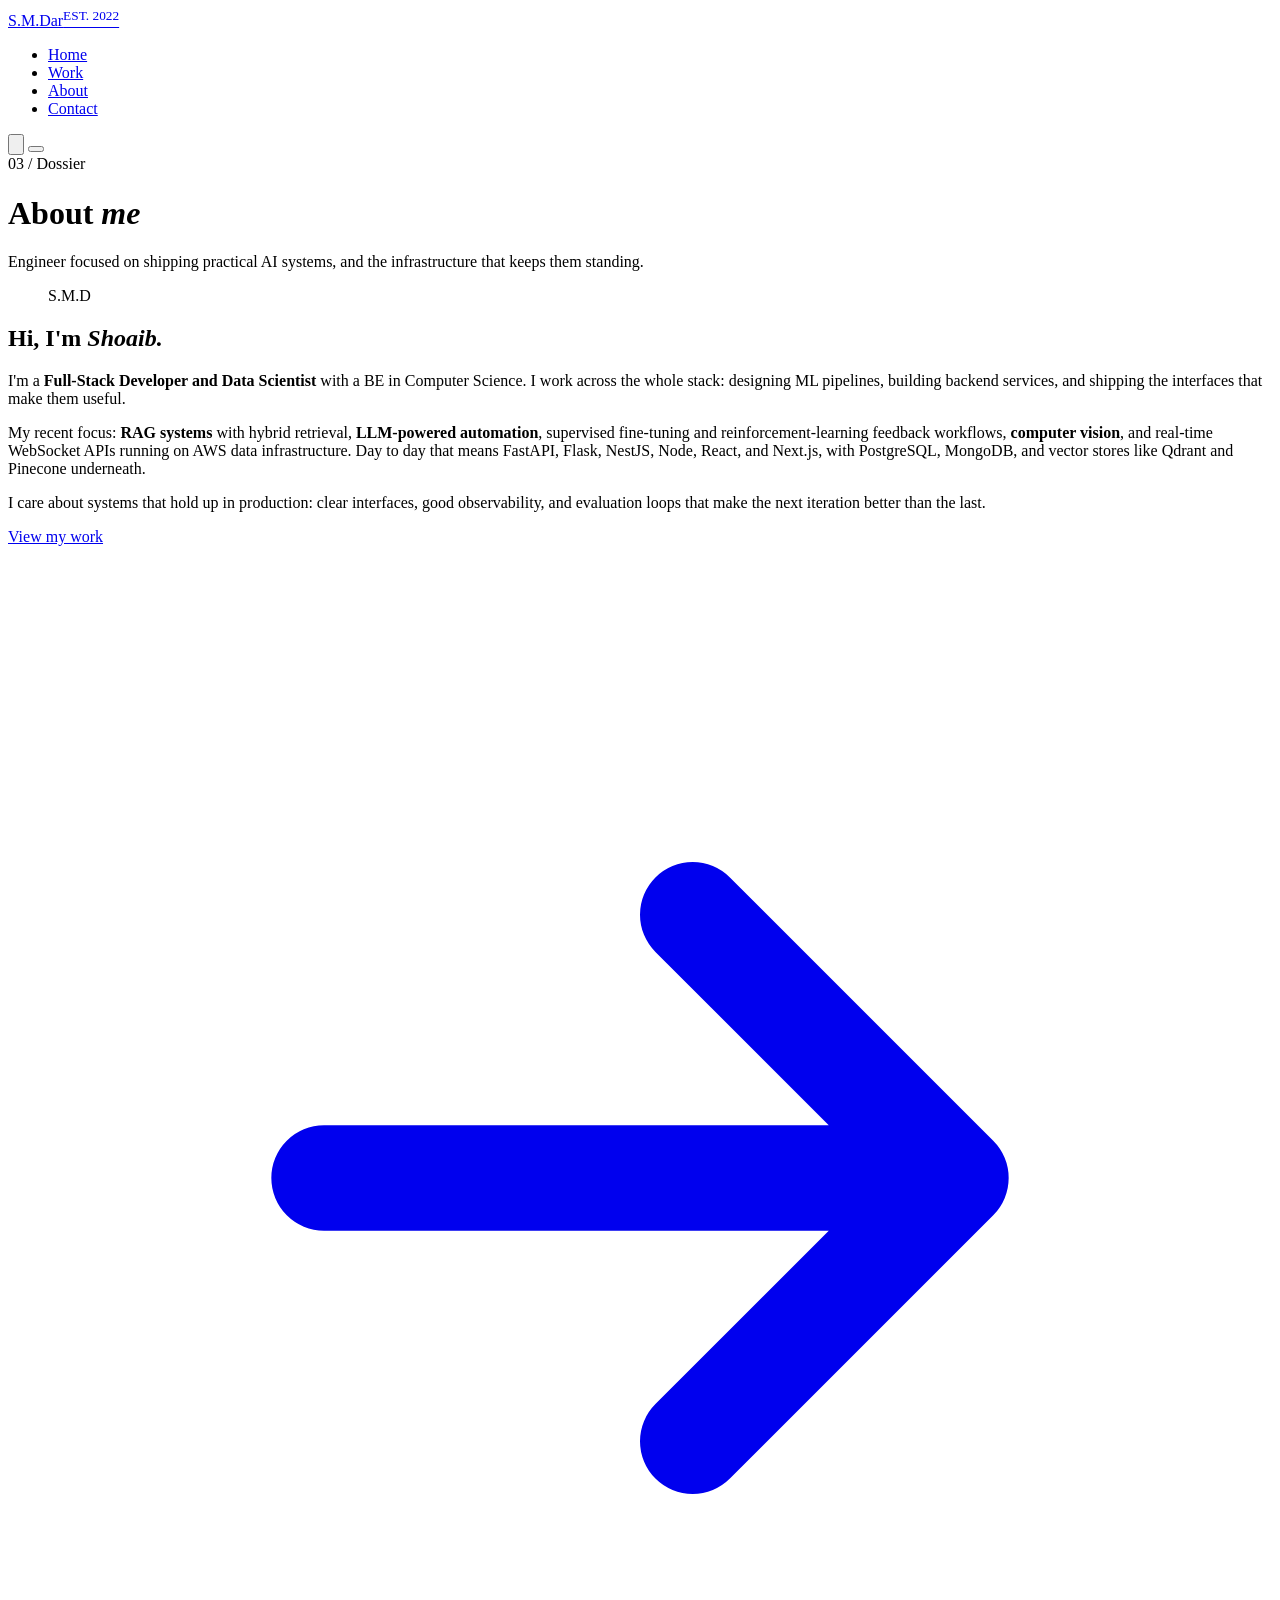
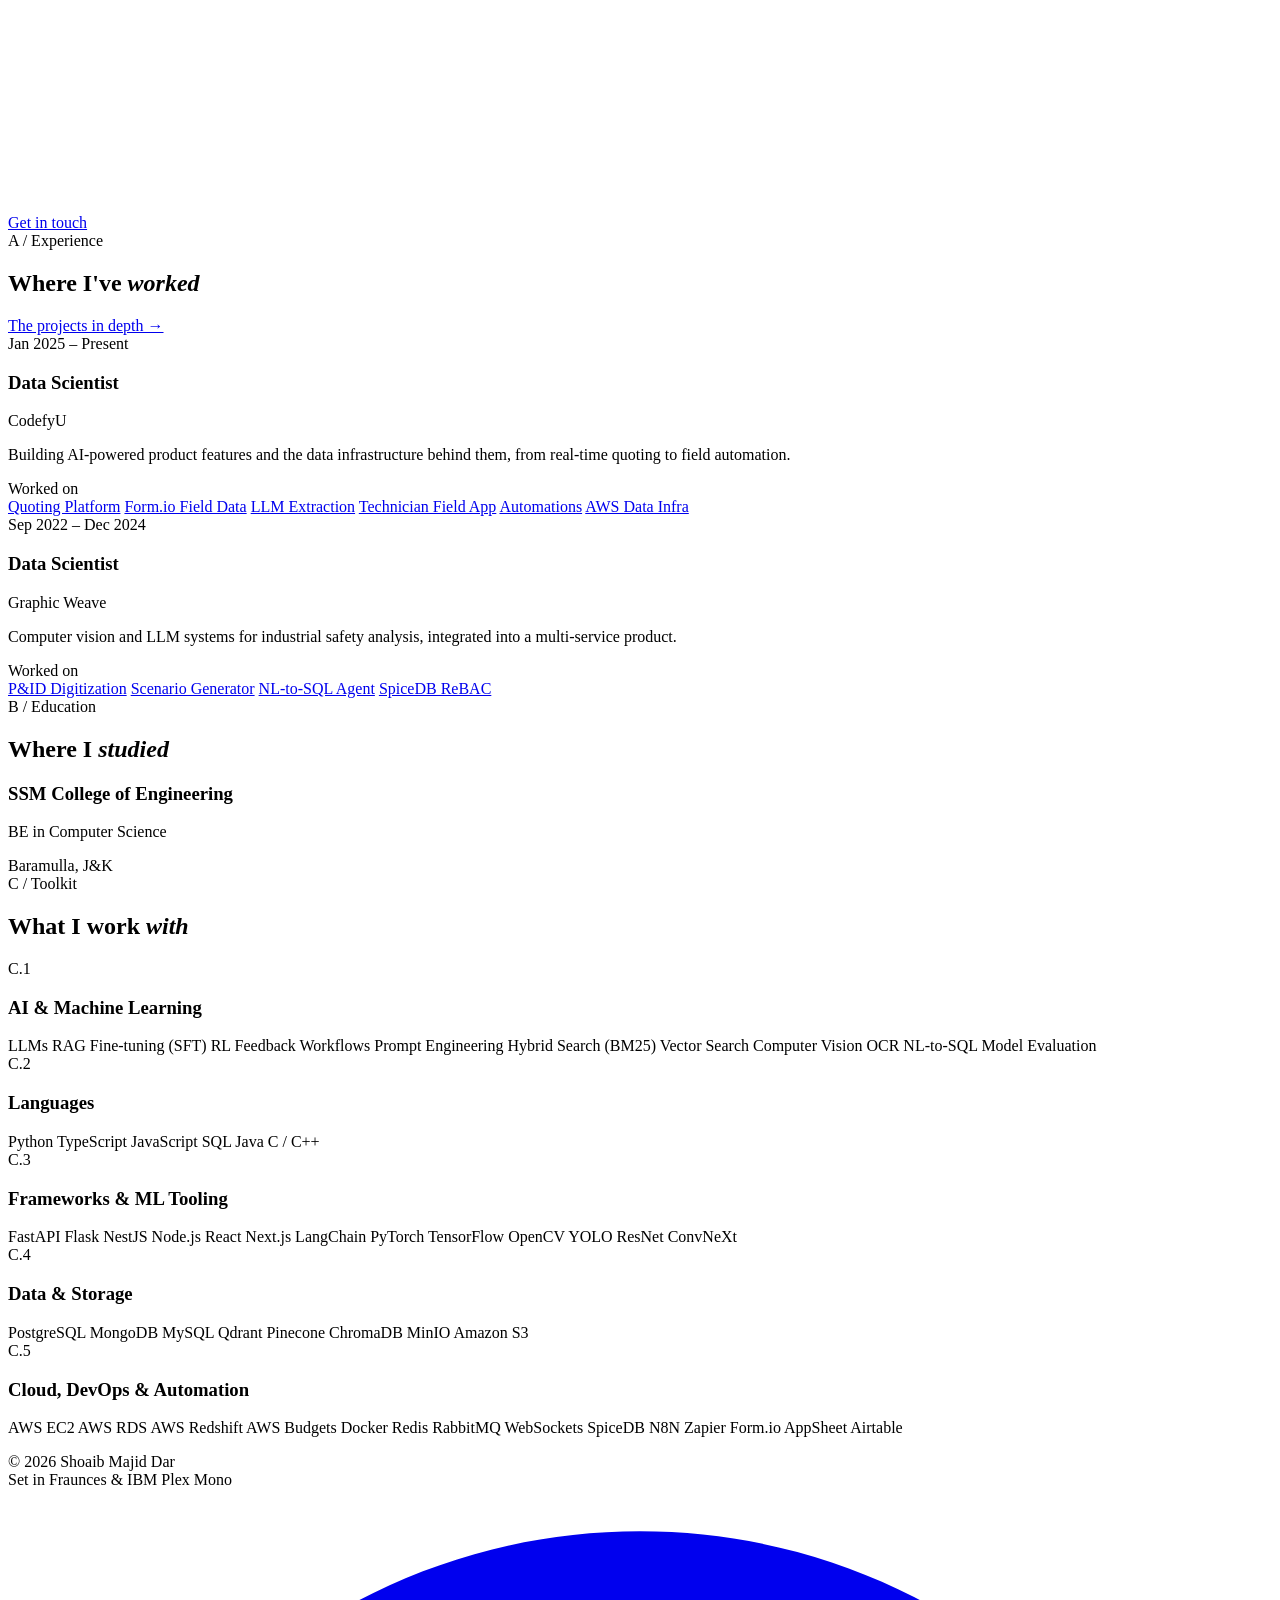
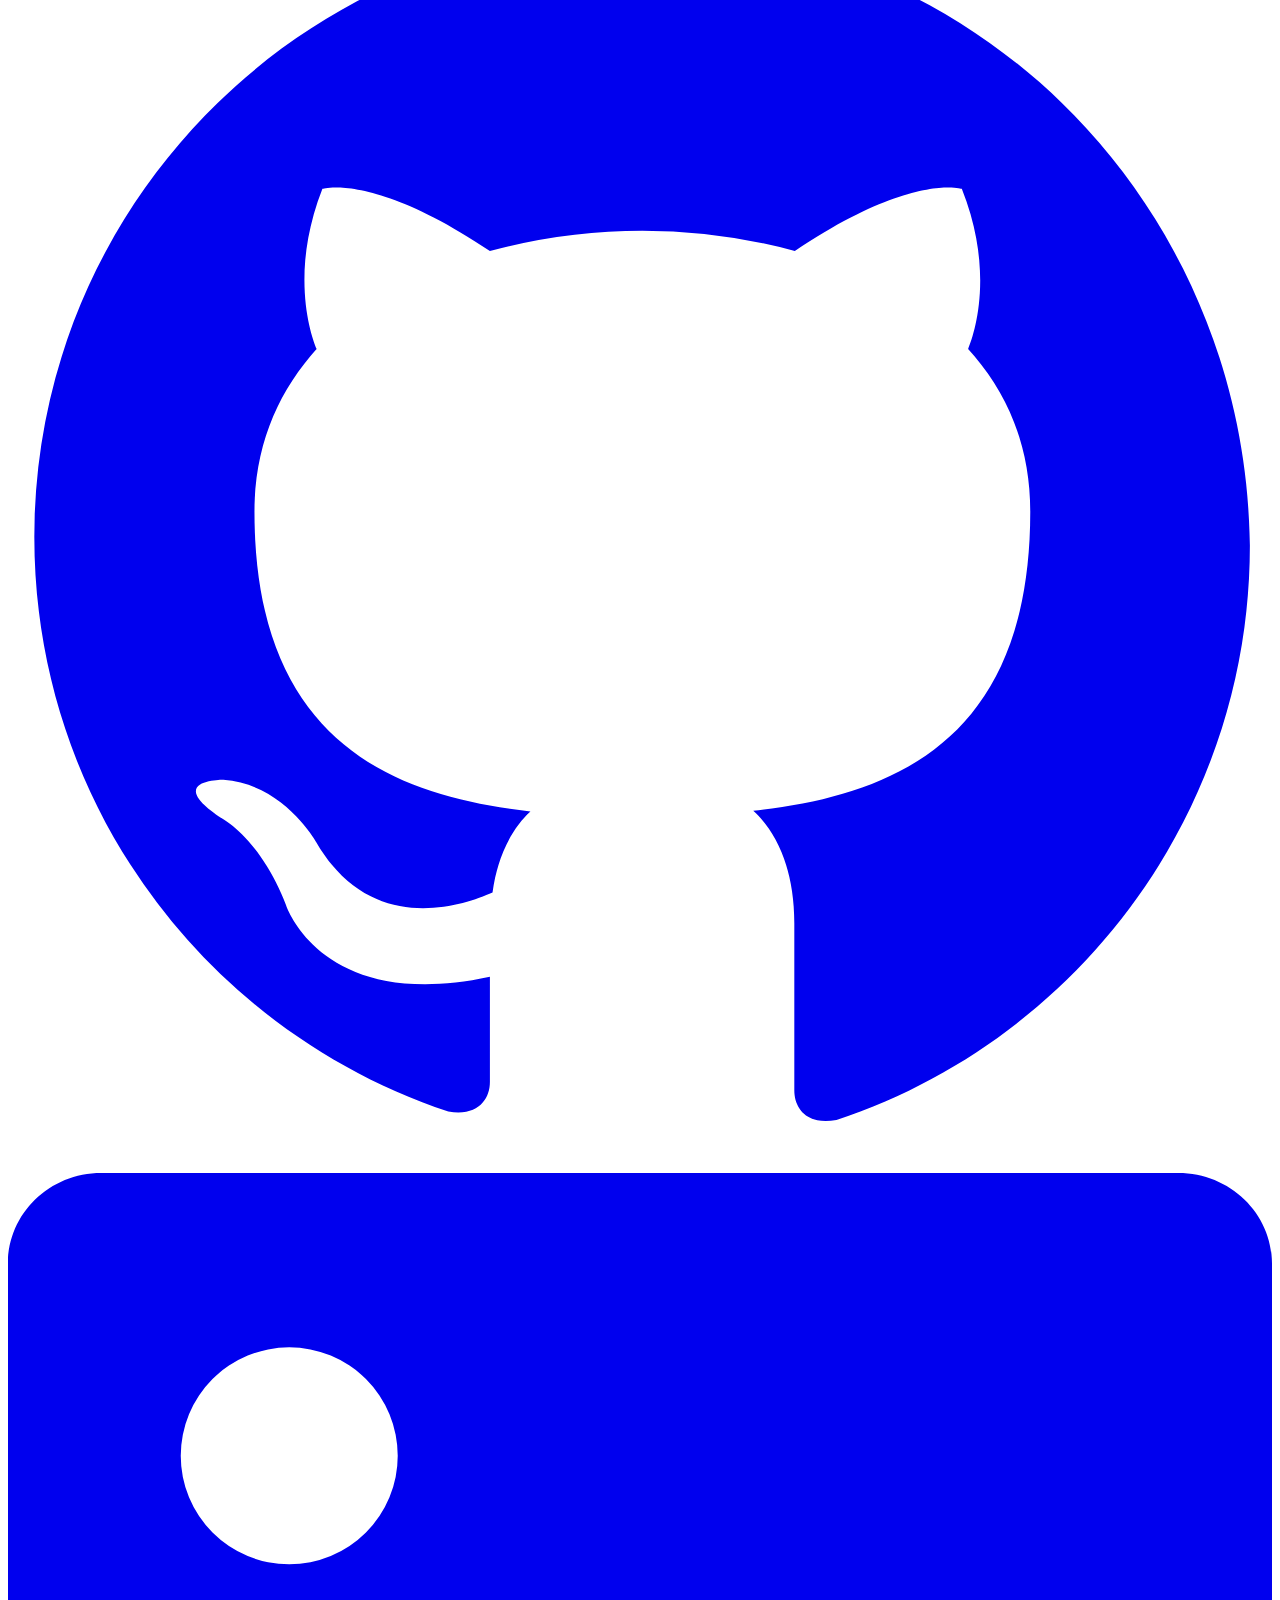
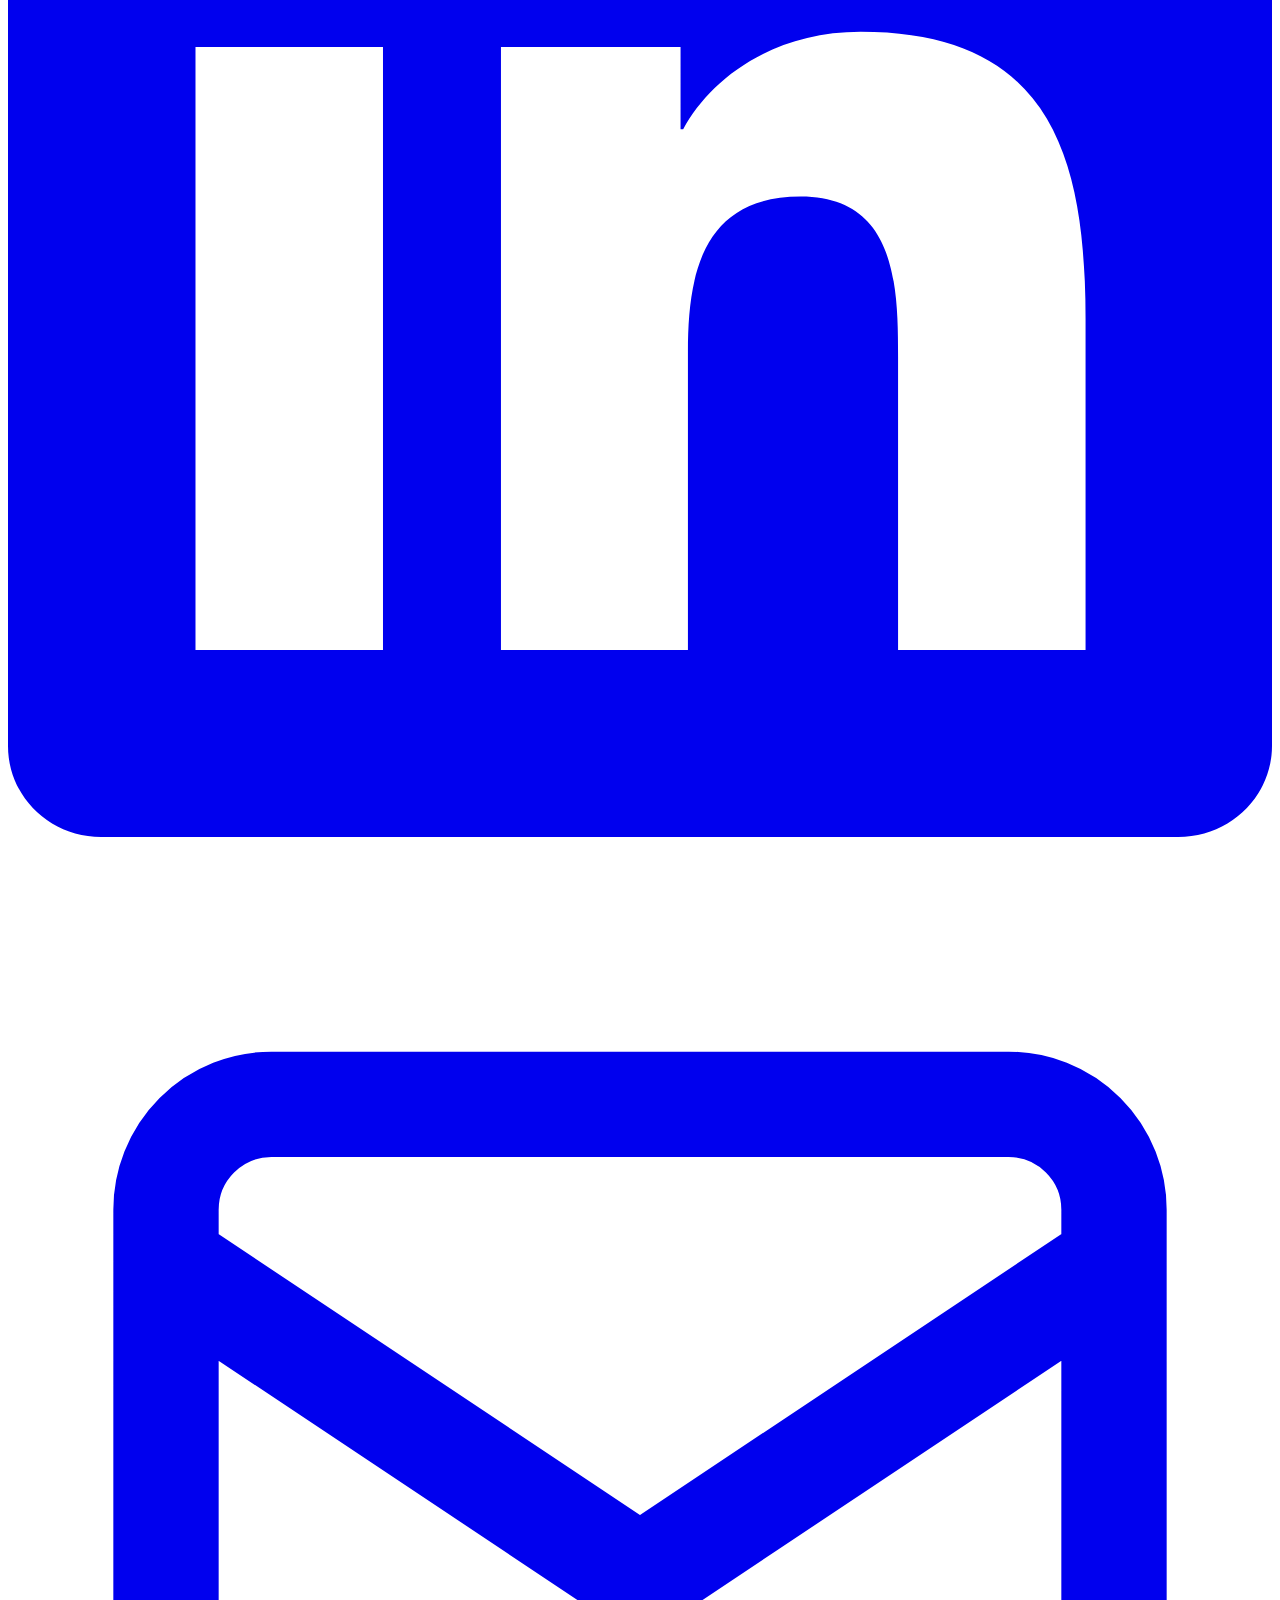
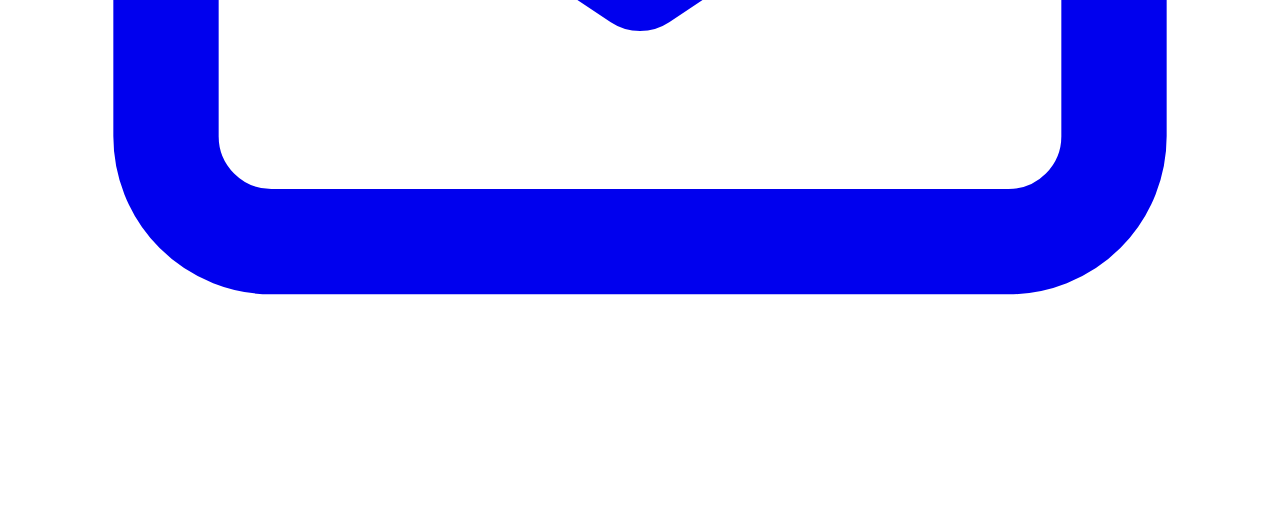
==== about.html @ 49b75c6f "style: remove caption text from about page portrait" ====
<!DOCTYPE html>
<html lang="en">

<head>
    <meta charset="UTF-8">
    <meta name="viewport" content="width=device-width, initial-scale=1.0">
    <meta name="description"
        content="About Shoaib Majid Dar, Data Scientist and Full-Stack Developer. Experience at CodefyU and Graphic Weave, BE in Computer Science.">
    <title>About | Shoaib Majid Dar</title>
    <script>
        (function () {
            try {
                var t = localStorage.getItem('theme') ||
                    (matchMedia('(prefers-color-scheme: dark)').matches ? 'dark' : 'light');
                document.documentElement.setAttribute('data-theme', t);
            } catch (e) { }
        })();
    </script>
    <link rel="preconnect" href="https://fonts.googleapis.com">
    <link rel="preconnect" href="https://fonts.gstatic.com" crossorigin>
    <link
        href="https://fonts.googleapis.com/css2?family=Archivo:wght@400;500;600&family=Fraunces:ital,opsz,wght@0,9..144,400..700;1,9..144,400..700&family=IBM+Plex+Mono:wght@400;500&display=swap"
        rel="stylesheet">
    <link rel="stylesheet" href="css/styles.css">
</head>

<body>
    <!-- Navigation -->
    <nav class="navbar">
        <div class="container">
            <a href="index.html" class="nav-logo">S.M.Dar<sup>EST. 2022</sup></a>

            <ul class="nav-menu" id="navMenu">
                <li><a href="index.html" class="nav-link">Home</a></li>
                <li><a href="portfolio.html" class="nav-link">Work</a></li>
                <li><a href="about.html" class="nav-link active">About</a></li>
                <li><a href="contact.html" class="nav-link">Contact</a></li>
            </ul>

            <div class="nav-actions">
                <button class="theme-toggle" id="themeToggle" aria-label="Toggle theme">
                    <svg class="sun-icon" xmlns="http://www.w3.org/2000/svg" fill="none" viewBox="0 0 24 24"
                        stroke="currentColor">
                        <path stroke-linecap="round" stroke-linejoin="round" stroke-width="2"
                            d="M12 3v1m0 16v1m9-9h-1M4 12H3m15.364 6.364l-.707-.707M6.343 6.343l-.707-.707m12.728 0l-.707.707M6.343 17.657l-.707.707M16 12a4 4 0 11-8 0 4 4 0 018 0z" />
                    </svg>
                    <svg class="moon-icon" style="display:none;" xmlns="http://www.w3.org/2000/svg" fill="none"
                        viewBox="0 0 24 24" stroke="currentColor">
                        <path stroke-linecap="round" stroke-linejoin="round" stroke-width="2"
                            d="M20.354 15.354A9 9 0 018.646 3.646 9.003 9.003 0 0012 21a9.003 9.003 0 008.354-5.646z" />
                    </svg>
                </button>
                <button class="nav-toggle" id="navToggle" aria-label="Toggle menu">
                    <span></span>
                    <span></span>
                    <span></span>
                </button>
            </div>
        </div>
    </nav>

    <!-- Page header -->
    <header class="page-header">
        <div class="container">
            <span class="kicker mono reveal">03 / Dossier</span>
            <h1 class="page-title reveal d1">About <em>me</em></h1>
            <p class="page-subtitle reveal d2">
                Engineer focused on shipping practical AI systems, and the infrastructure
                that keeps them standing.
            </p>
        </div>
    </header>

    <!-- Bio -->
    <section class="section">
        <div class="container">
            <div class="about-grid">
                <figure class="about-portrait reveal" aria-label="Shoaib Majid Dar">
                    <span class="monogram">S.M.D</span>
                    <img src="images/shoaib.jpg" alt="Shoaib Majid Dar" onerror="this.remove()">
                    <figcaption></figcaption>
                </figure>
                <div class="about-bio reveal d1">
                    <h2>Hi, I'm <em>Shoaib.</em></h2>
                    <p>
                        I'm a <strong>Full-Stack Developer and Data Scientist</strong> with a BE in
                        Computer Science. I work across the whole stack: designing ML pipelines,
                        building backend services, and shipping the interfaces that make them useful.
                    </p>
                    <p>
                        My recent focus: <strong>RAG systems</strong> with hybrid retrieval,
                        <strong>LLM-powered automation</strong>, supervised fine-tuning and
                        reinforcement-learning feedback workflows, <strong>computer vision</strong>,
                        and real-time WebSocket APIs running on AWS data infrastructure. Day to day
                        that means FastAPI, Flask, NestJS, Node, React, and Next.js, with PostgreSQL,
                        MongoDB, and vector stores like Qdrant and Pinecone underneath.
                    </p>
                    <p>
                        I care about systems that hold up in production: clear interfaces, good
                        observability, and evaluation loops that make the next iteration better
                        than the last.
                    </p>
                    <div class="about-actions">
                        <a href="portfolio.html" class="btn btn-primary">
                            View my work
                            <svg xmlns="http://www.w3.org/2000/svg" fill="none" viewBox="0 0 24 24"
                                stroke="currentColor">
                                <path stroke-linecap="round" stroke-linejoin="round" stroke-width="2"
                                    d="M13 7l5 5m0 0l-5 5m5-5H6" />
                            </svg>
                        </a>
                        <a href="contact.html" class="btn btn-secondary">Get in touch</a>
                    </div>
                </div>
            </div>
        </div>
    </section>

    <!-- Experience -->
    <section class="section" style="padding-top: 0;">
        <div class="container">
            <div class="section-head reveal">
                <div>
                    <span class="kicker mono">A / Experience</span>
                    <h2>Where I've <em>worked</em></h2>
                </div>
                <a href="portfolio.html" class="section-link">The projects in depth &rarr;</a>
            </div>

            <div class="xp-list">
                <article class="xp-entry reveal">
                    <div class="xp-when">Jan 2025 – Present</div>
                    <div class="xp-role">
                        <h3>Data Scientist</h3>
                        <span class="xp-company">CodefyU</span>
                        <p>
                            Building AI-powered product features and the data infrastructure behind
                            them, from real-time quoting to field automation.
                        </p>
                        <div class="xp-worked">
                            <span class="mono">Worked on</span>
                            <div class="tag-row">
                                <a class="tag" href="project.html?id=quoting-platform">Quoting Platform</a>
                                <a class="tag" href="project.html?id=formio-field-data">Form.io Field Data</a>
                                <a class="tag" href="project.html?id=llm-extraction-pipeline">LLM Extraction</a>
                                <a class="tag" href="project.html?id=technician-field-app">Technician Field App</a>
                                <a class="tag" href="project.html?id=workflow-automations">Automations</a>
                                <a class="tag" href="project.html?id=aws-data-infra">AWS Data Infra</a>
                            </div>
                        </div>
                    </div>
                </article>

                <article class="xp-entry reveal d1">
                    <div class="xp-when">Sep 2022 – Dec 2024</div>
                    <div class="xp-role">
                        <h3>Data Scientist</h3>
                        <span class="xp-company">Graphic Weave</span>
                        <p>
                            Computer vision and LLM systems for industrial safety analysis,
                            integrated into a multi-service product.
                        </p>
                        <div class="xp-worked">
                            <span class="mono">Worked on</span>
                            <div class="tag-row">
                                <a class="tag" href="project.html?id=pid-digitization">P&amp;ID Digitization</a>
                                <a class="tag" href="project.html?id=scenario-generator">Scenario Generator</a>
                                <a class="tag" href="project.html?id=nl-to-sql">NL-to-SQL Agent</a>
                                <a class="tag" href="project.html?id=spicedb-rebac">SpiceDB ReBAC</a>
                            </div>
                        </div>
                    </div>
                </article>
            </div>
        </div>
    </section>

    <!-- Education -->
    <section class="section" style="padding-top: 0;">
        <div class="container">
            <div class="section-head reveal">
                <div>
                    <span class="kicker mono">B / Education</span>
                    <h2>Where I <em>studied</em></h2>
                </div>
            </div>
            <div class="edu-card reveal d1">
                <div>
                    <h3>SSM College of Engineering</h3>
                    <p class="edu-degree">BE in Computer Science</p>
                </div>
                <span class="edu-loc">Baramulla, J&amp;K</span>
            </div>
        </div>
    </section>

    <!-- Skills -->
    <section class="section" style="padding-top: 0;">
        <div class="container">
            <div class="section-head reveal">
                <div>
                    <span class="kicker mono">C / Toolkit</span>
                    <h2>What I work <em>with</em></h2>
                </div>
            </div>

            <div class="skill-group reveal">
                <div class="skill-group-head">
                    <span class="mono">C.1</span>
                    <h3>AI &amp; Machine Learning</h3>
                </div>
                <div class="tag-row">
                    <span class="tag">LLMs</span>
                    <span class="tag">RAG</span>
                    <span class="tag">Fine-tuning (SFT)</span>
                    <span class="tag">RL Feedback Workflows</span>
                    <span class="tag">Prompt Engineering</span>
                    <span class="tag">Hybrid Search (BM25)</span>
                    <span class="tag">Vector Search</span>
                    <span class="tag">Computer Vision</span>
                    <span class="tag">OCR</span>
                    <span class="tag">NL-to-SQL</span>
                    <span class="tag">Model Evaluation</span>
                </div>
            </div>

            <div class="skill-group reveal">
                <div class="skill-group-head">
                    <span class="mono">C.2</span>
                    <h3>Languages</h3>
                </div>
                <div class="tag-row">
                    <span class="tag">Python</span>
                    <span class="tag">TypeScript</span>
                    <span class="tag">JavaScript</span>
                    <span class="tag">SQL</span>
                    <span class="tag">Java</span>
                    <span class="tag">C / C++</span>
                </div>
            </div>

            <div class="skill-group reveal">
                <div class="skill-group-head">
                    <span class="mono">C.3</span>
                    <h3>Frameworks &amp; ML Tooling</h3>
                </div>
                <div class="tag-row">
                    <span class="tag">FastAPI</span>
                    <span class="tag">Flask</span>
                    <span class="tag">NestJS</span>
                    <span class="tag">Node.js</span>
                    <span class="tag">React</span>
                    <span class="tag">Next.js</span>
                    <span class="tag">LangChain</span>
                    <span class="tag">PyTorch</span>
                    <span class="tag">TensorFlow</span>
                    <span class="tag">OpenCV</span>
                    <span class="tag">YOLO</span>
                    <span class="tag">ResNet</span>
                    <span class="tag">ConvNeXt</span>
                </div>
            </div>

            <div class="skill-group reveal">
                <div class="skill-group-head">
                    <span class="mono">C.4</span>
                    <h3>Data &amp; Storage</h3>
                </div>
                <div class="tag-row">
                    <span class="tag">PostgreSQL</span>
                    <span class="tag">MongoDB</span>
                    <span class="tag">MySQL</span>
                    <span class="tag">Qdrant</span>
                    <span class="tag">Pinecone</span>
                    <span class="tag">ChromaDB</span>
                    <span class="tag">MinIO</span>
                    <span class="tag">Amazon S3</span>
                </div>
            </div>

            <div class="skill-group reveal">
                <div class="skill-group-head">
                    <span class="mono">C.5</span>
                    <h3>Cloud, DevOps &amp; Automation</h3>
                </div>
                <div class="tag-row">
                    <span class="tag">AWS EC2</span>
                    <span class="tag">AWS RDS</span>
                    <span class="tag">AWS Redshift</span>
                    <span class="tag">AWS Budgets</span>
                    <span class="tag">Docker</span>
                    <span class="tag">Redis</span>
                    <span class="tag">RabbitMQ</span>
                    <span class="tag">WebSockets</span>
                    <span class="tag">SpiceDB</span>
                    <span class="tag">N8N</span>
                    <span class="tag">Zapier</span>
                    <span class="tag">Form.io</span>
                    <span class="tag">AppSheet</span>
                    <span class="tag">Airtable</span>
                </div>
            </div>
        </div>
    </section>

    <!-- Footer -->
    <footer class="footer">
        <div class="container">
            <p class="footer-colophon">© 2026 Shoaib Majid Dar<br>Set in Fraunces &amp; IBM Plex Mono</p>
            <div class="footer-social">
                <a href="https://github.com/ShoaibMajidDar" target="_blank" rel="noopener" class="icon-link"
                    aria-label="GitHub">
                    <svg xmlns="http://www.w3.org/2000/svg" viewBox="0 0 24 24" fill="currentColor">
                        <path
                            d="M12 .5C5.65.5.5 5.65.5 12c0 5.08 3.29 9.39 7.86 10.91.58.1.79-.25.79-.56v-2c-3.2.69-3.87-1.36-3.87-1.36-.52-1.33-1.27-1.68-1.27-1.68-1.04-.71.08-.7.08-.7 1.15.08 1.76 1.18 1.76 1.18 1.02 1.76 2.69 1.25 3.35.96.1-.74.4-1.25.72-1.54-2.55-.29-5.24-1.28-5.24-5.69 0-1.26.45-2.28 1.18-3.09-.12-.29-.51-1.46.11-3.04 0 0 .97-.31 3.18 1.18a11.05 11.05 0 0 1 5.79 0c2.21-1.49 3.17-1.18 3.17-1.18.63 1.58.24 2.75.12 3.04.74.81 1.18 1.83 1.18 3.09 0 4.42-2.69 5.39-5.26 5.68.41.36.78 1.06.78 2.14v3.17c0 .31.21.67.8.56 4.57-1.52 7.85-5.83 7.85-10.91C23.5 5.65 18.35.5 12 .5Z" />
                    </svg>
                </a>
                <a href="https://www.linkedin.com/in/shoaib-dar-37178b1ab/" target="_blank" rel="noopener"
                    class="icon-link" aria-label="LinkedIn">
                    <svg xmlns="http://www.w3.org/2000/svg" viewBox="0 0 24 24" fill="currentColor">
                        <path
                            d="M20.45 20.45h-3.55v-5.57c0-1.33-.03-3.04-1.85-3.04-1.85 0-2.14 1.45-2.14 2.94v5.67H9.36V9h3.41v1.56h.05c.48-.9 1.64-1.85 3.37-1.85 3.6 0 4.27 2.37 4.27 5.46v6.28ZM5.34 7.43a2.06 2.06 0 1 1 0-4.12 2.06 2.06 0 0 1 0 4.12ZM7.12 20.45H3.56V9h3.56v11.45ZM22.22 0H1.77C.79 0 0 .77 0 1.72v20.55C0 23.23.79 24 1.77 24h20.45c.98 0 1.78-.77 1.78-1.73V1.72C24 .77 23.2 0 22.22 0Z" />
                    </svg>
                </a>
                <a href="mailto:shoaibmajid92@gmail.com" class="icon-link" aria-label="Email">
                    <svg xmlns="http://www.w3.org/2000/svg" fill="none" viewBox="0 0 24 24" stroke="currentColor">
                        <path stroke-linecap="round" stroke-linejoin="round" stroke-width="2"
                            d="M3 8l9 6 9-6M5 19h14a2 2 0 002-2V7a2 2 0 00-2-2H5a2 2 0 00-2 2v10a2 2 0 002 2z" />
                    </svg>
                </a>
            </div>
        </div>
    </footer>

    <script src="js/main.js"></script>
</body>

</html>
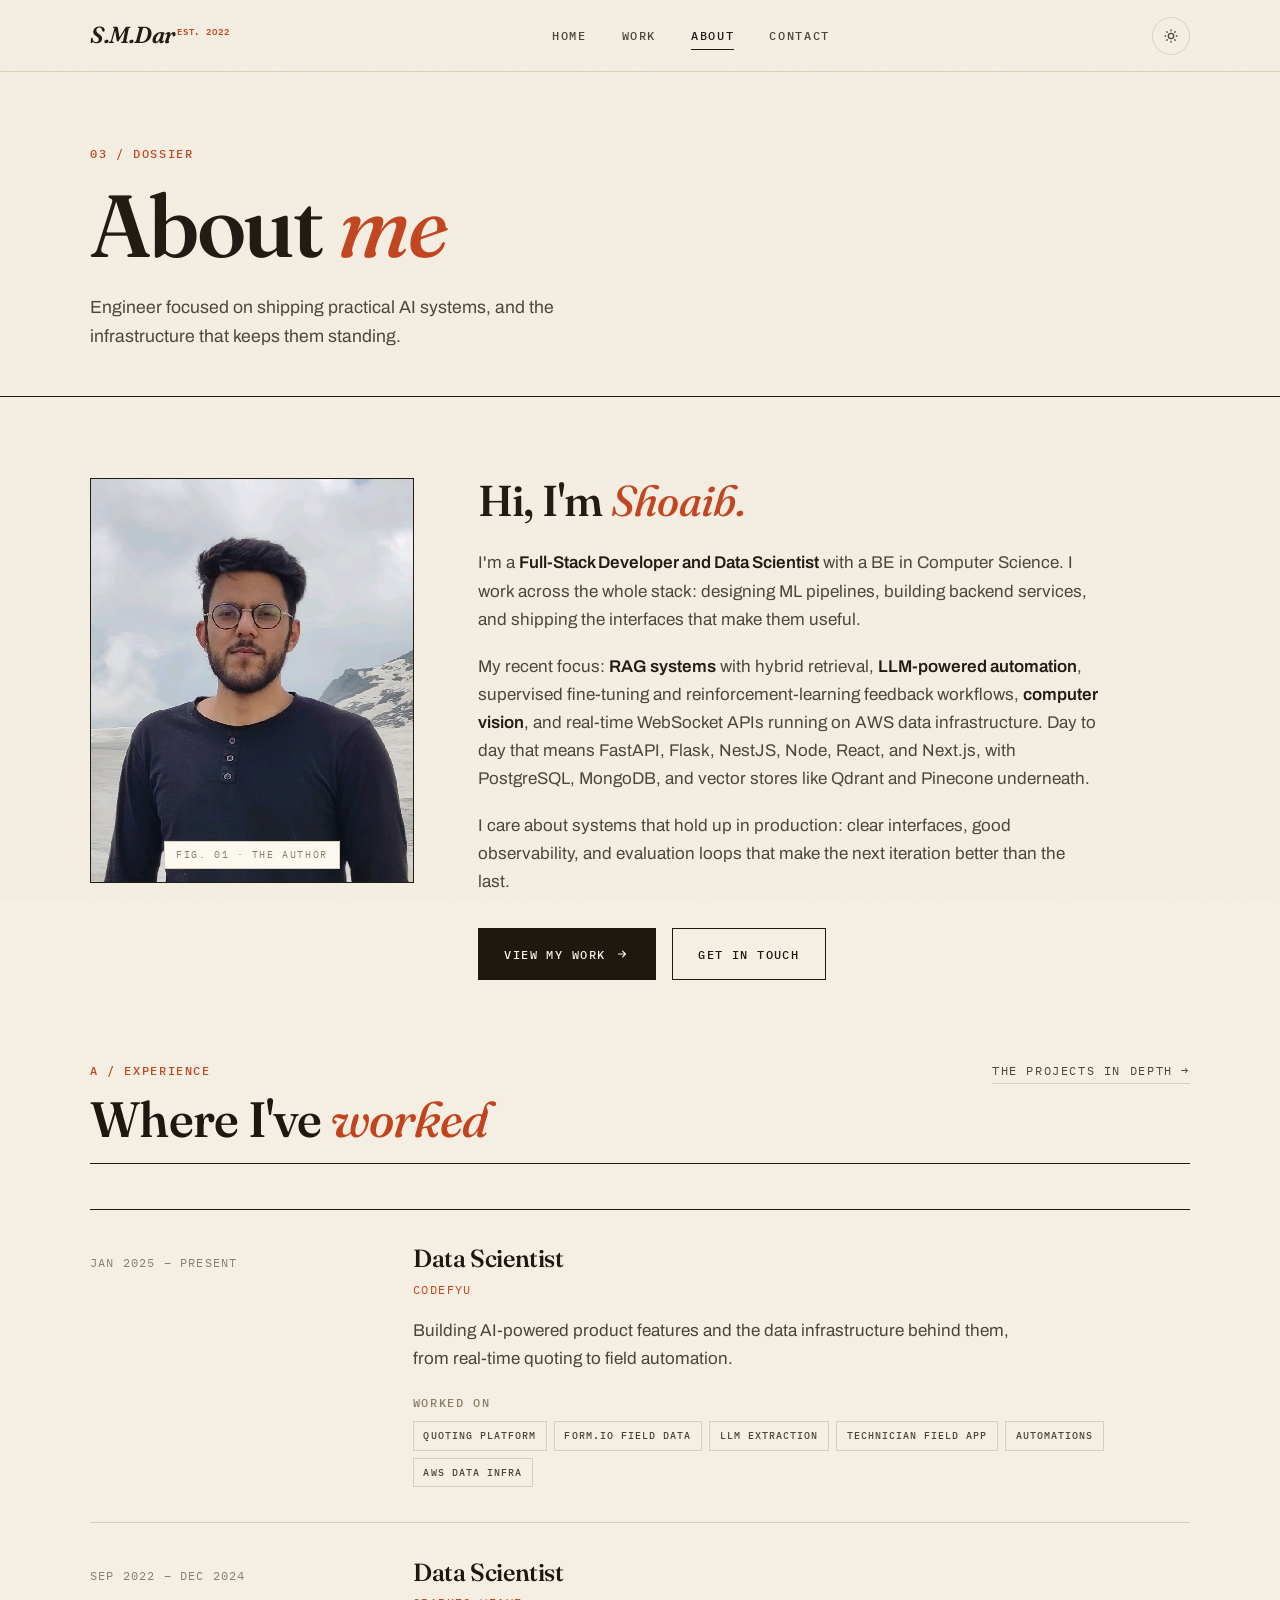
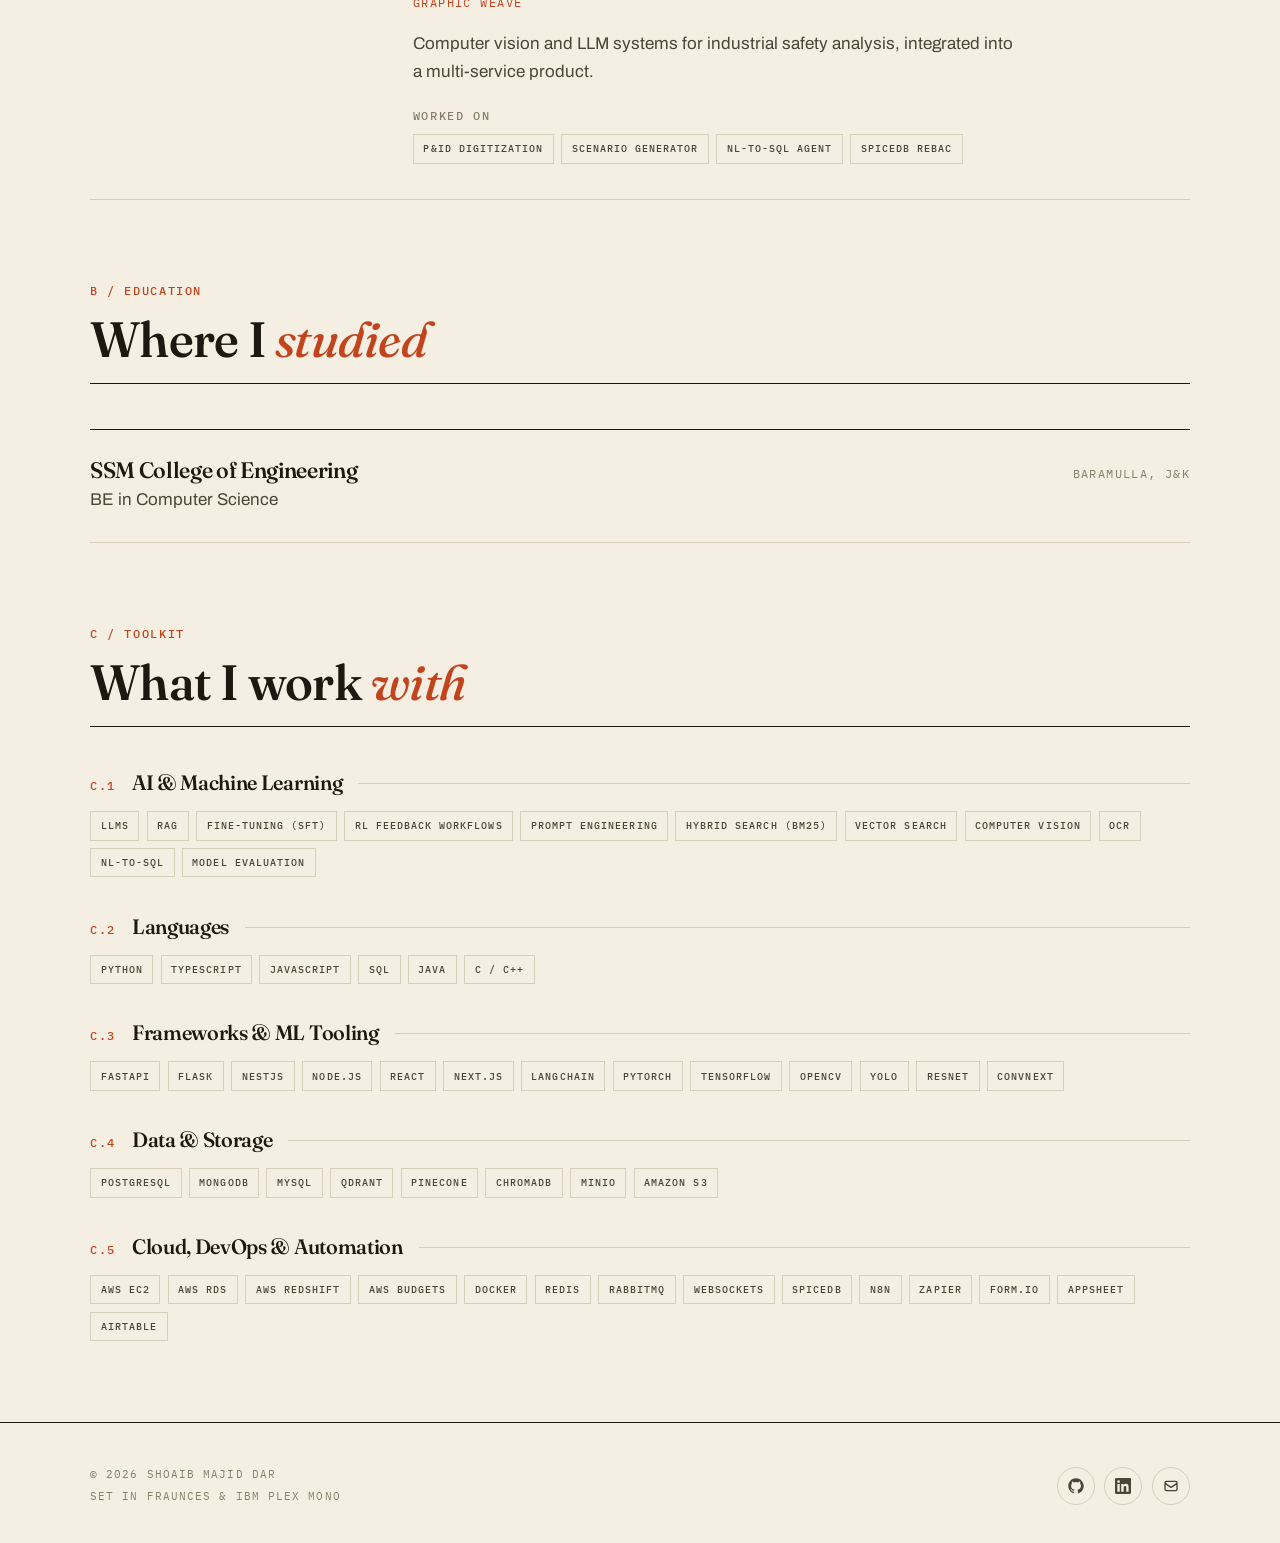
==== commit 1ffd4e2f: "init" ====
--- a/about.html
+++ b/about.html
@@ -78,7 +78,7 @@
                 <figure class="about-portrait reveal" aria-label="Shoaib Majid Dar">
                     <span class="monogram">S.M.D</span>
                     <img src="images/shoaib.jpg" alt="Shoaib Majid Dar" onerror="this.remove()">
-                    <figcaption></figcaption>
+                    <figcaption>Fig. 01 · The author</figcaption>
                 </figure>
                 <div class="about-bio reveal d1">
                     <h2>Hi, I'm <em>Shoaib.</em></h2>
@@ -335,4 +335,4 @@
     <script src="js/main.js"></script>
 </body>
 
-</html>+</html>
--- a/css/styles.css
+++ b/css/styles.css
@@ -0,0 +1,1110 @@
+/* ==========================================================
+   SHOAIB MAJID DAR — Engineering Journal
+   Type: Fraunces (display) · Archivo (body) · IBM Plex Mono (meta)
+   ========================================================== */
+
+/* ---------- Tokens ---------- */
+:root {
+  /* Paper (light) */
+  --paper: #f5efe3;
+  --paper-high: #fdfaf2;
+  --paper-dim: #ece4d2;
+  --ink: #1d1810;
+  --ink-soft: #4c4434;
+  --ink-mute: #8a7f69;
+  --line: #d9cfb8;
+  --line-strong: #1d1810;
+  --accent: #c2441d;
+  --accent-deep: #9c3413;
+  --accent-ink: #fdf6ec;
+  --ok: #3f6f3f;
+  --err: #a33020;
+
+  --font-display: 'Fraunces', 'Iowan Old Style', Georgia, serif;
+  --font-body: 'Archivo', 'Helvetica Neue', sans-serif;
+  --font-mono: 'IBM Plex Mono', ui-monospace, 'SFMono-Regular', monospace;
+
+  --container: 1180px;
+  --pad: clamp(1.25rem, 4vw, 2.5rem);
+  --nav-h: 72px;
+
+  --ease: cubic-bezier(0.22, 1, 0.36, 1);
+  --t-fast: 180ms var(--ease);
+  --t-med: 380ms var(--ease);
+}
+
+[data-theme="dark"] {
+  --paper: #161209;
+  --paper-high: #201a0f;
+  --paper-dim: #110d06;
+  --ink: #efe6d2;
+  --ink-soft: #c0b49a;
+  --ink-mute: #8a7f69;
+  --line: #332b1c;
+  --line-strong: #efe6d2;
+  --accent: #ff6d38;
+  --accent-deep: #ff8b5e;
+  --accent-ink: #1d1006;
+  --ok: #8fbf8f;
+  --err: #ff7a64;
+}
+
+/* ---------- Reset & base ---------- */
+*, *::before, *::after { box-sizing: border-box; margin: 0; padding: 0; }
+
+html {
+  scroll-behavior: smooth;
+  -webkit-text-size-adjust: 100%;
+}
+
+body {
+  font-family: var(--font-body);
+  font-size: 1.0625rem;
+  line-height: 1.65;
+  color: var(--ink);
+  background: var(--paper);
+  min-height: 100vh;
+  transition: background-color var(--t-med), color var(--t-med);
+}
+
+/* Paper grain */
+body::after {
+  content: "";
+  position: fixed;
+  inset: 0;
+  z-index: 2000;
+  pointer-events: none;
+  opacity: 0.055;
+  background-image: url("data:image/svg+xml,%3Csvg xmlns='http://www.w3.org/2000/svg' width='180' height='180'%3E%3Cfilter id='n'%3E%3CfeTurbulence type='fractalNoise' baseFrequency='0.92' numOctaves='2'/%3E%3C/filter%3E%3Crect width='180' height='180' filter='url(%23n)'/%3E%3C/svg%3E");
+}
+
+::selection { background: var(--accent); color: var(--accent-ink); }
+
+img, svg { display: block; max-width: 100%; }
+
+a { color: inherit; text-decoration: none; }
+
+h1, h2, h3 {
+  font-family: var(--font-display);
+  font-weight: 560;
+  line-height: 1.06;
+  letter-spacing: -0.015em;
+  font-variation-settings: "opsz" 60;
+}
+
+h1 em, h2 em, h3 em {
+  font-style: italic;
+  font-weight: 480;
+  color: var(--accent);
+}
+
+.container {
+  max-width: var(--container);
+  margin-inline: auto;
+  padding-inline: var(--pad);
+}
+
+/* Mono metadata utility */
+.mono {
+  font-family: var(--font-mono);
+  font-size: 0.72rem;
+  font-weight: 500;
+  letter-spacing: 0.14em;
+  text-transform: uppercase;
+}
+
+/* ---------- Reveal animations ---------- */
+.reveal {
+  opacity: 0;
+  transform: translateY(26px);
+  transition: opacity 0.7s var(--ease), transform 0.7s var(--ease);
+}
+.reveal.is-visible { opacity: 1; transform: none; }
+.reveal.d1 { transition-delay: 90ms; }
+.reveal.d2 { transition-delay: 180ms; }
+.reveal.d3 { transition-delay: 270ms; }
+.reveal.d4 { transition-delay: 360ms; }
+
+@media (prefers-reduced-motion: reduce) {
+  .reveal { opacity: 1; transform: none; transition: none; }
+  html { scroll-behavior: auto; }
+}
+
+/* ---------- Navbar ---------- */
+.navbar {
+  position: sticky;
+  top: 0;
+  z-index: 100;
+  height: var(--nav-h);
+  background: color-mix(in srgb, var(--paper) 88%, transparent);
+  backdrop-filter: blur(10px);
+  -webkit-backdrop-filter: blur(10px);
+  border-bottom: 1px solid var(--line);
+  transition: border-color var(--t-med), background-color var(--t-med);
+}
+
+.navbar.scrolled { border-bottom-color: var(--line-strong); }
+
+.navbar .container {
+  height: 100%;
+  display: flex;
+  align-items: center;
+  justify-content: space-between;
+  gap: 1.5rem;
+}
+
+.nav-logo {
+  font-family: var(--font-display);
+  font-style: italic;
+  font-size: 1.45rem;
+  font-weight: 600;
+  letter-spacing: -0.02em;
+}
+.nav-logo sup {
+  font-family: var(--font-mono);
+  font-style: normal;
+  font-size: 0.55rem;
+  color: var(--accent);
+  letter-spacing: 0.1em;
+  margin-left: 2px;
+}
+
+.nav-menu {
+  display: flex;
+  align-items: center;
+  gap: 2.2rem;
+  list-style: none;
+}
+
+.nav-link {
+  font-family: var(--font-mono);
+  font-size: 0.72rem;
+  font-weight: 500;
+  letter-spacing: 0.14em;
+  text-transform: uppercase;
+  color: var(--ink-soft);
+  padding: 0.4rem 0;
+  position: relative;
+  transition: color var(--t-fast);
+}
+.nav-link::after {
+  content: "";
+  position: absolute;
+  left: 0; bottom: 0;
+  width: 100%;
+  height: 1px;
+  background: var(--ink);
+  transform: scaleX(0);
+  transform-origin: right;
+  transition: transform var(--t-med);
+}
+.nav-link:hover { color: var(--ink); }
+.nav-link:hover::after { transform: scaleX(1); transform-origin: left; }
+.nav-link.active { color: var(--ink); }
+.nav-link.active::after { transform: scaleX(1); }
+
+.nav-actions { display: flex; align-items: center; gap: 0.75rem; }
+
+.theme-toggle {
+  width: 38px;
+  height: 38px;
+  display: grid;
+  place-items: center;
+  background: transparent;
+  border: 1px solid var(--line);
+  border-radius: 50%;
+  color: var(--ink-soft);
+  cursor: pointer;
+  transition: border-color var(--t-fast), color var(--t-fast), transform var(--t-fast);
+}
+.theme-toggle:hover { border-color: var(--ink); color: var(--ink); transform: rotate(15deg); }
+.theme-toggle svg { width: 16px; height: 16px; }
+
+.nav-toggle {
+  display: none;
+  flex-direction: column;
+  justify-content: center;
+  gap: 5px;
+  width: 38px;
+  height: 38px;
+  background: transparent;
+  border: 1px solid var(--line);
+  border-radius: 50%;
+  cursor: pointer;
+  align-items: center;
+}
+.nav-toggle span {
+  display: block;
+  width: 15px;
+  height: 1.5px;
+  background: var(--ink);
+  transition: transform var(--t-fast), opacity var(--t-fast);
+}
+.nav-toggle.active span:nth-child(1) { transform: translateY(6.5px) rotate(45deg); }
+.nav-toggle.active span:nth-child(2) { opacity: 0; }
+.nav-toggle.active span:nth-child(3) { transform: translateY(-6.5px) rotate(-45deg); }
+
+/* ---------- Buttons ---------- */
+.btn {
+  display: inline-flex;
+  align-items: center;
+  gap: 0.6rem;
+  font-family: var(--font-mono);
+  font-size: 0.74rem;
+  font-weight: 500;
+  letter-spacing: 0.12em;
+  text-transform: uppercase;
+  padding: 0.95rem 1.6rem;
+  border: 1px solid var(--line-strong);
+  cursor: pointer;
+  transition: transform var(--t-fast), box-shadow var(--t-fast),
+              background-color var(--t-fast), color var(--t-fast);
+}
+.btn svg { width: 14px; height: 14px; transition: transform var(--t-fast); }
+.btn:hover svg { transform: translateX(4px); }
+
+.btn-primary {
+  background: var(--ink);
+  color: var(--paper);
+}
+.btn-primary:hover {
+  background: var(--accent);
+  border-color: var(--accent);
+  color: var(--accent-ink);
+  transform: translate(-2px, -2px);
+  box-shadow: 4px 4px 0 var(--line-strong);
+}
+
+.btn-secondary {
+  background: transparent;
+  color: var(--ink);
+}
+.btn-secondary:hover {
+  transform: translate(-2px, -2px);
+  box-shadow: 4px 4px 0 var(--accent);
+}
+
+/* ---------- Masthead (home hero) ---------- */
+.masthead {
+  padding-top: clamp(3rem, 8vh, 6rem);
+  border-bottom: 1px solid var(--line-strong);
+}
+
+.masthead-top {
+  display: flex;
+  justify-content: space-between;
+  align-items: baseline;
+  gap: 1rem;
+  padding-bottom: 1.2rem;
+  border-bottom: 1px solid var(--line);
+  color: var(--ink-mute);
+}
+
+.status-pill {
+  display: inline-flex;
+  align-items: center;
+  gap: 0.55rem;
+  color: var(--ink-soft);
+}
+.status-dot {
+  width: 7px; height: 7px;
+  border-radius: 50%;
+  background: var(--ok);
+  animation: pulse 2.2s ease-in-out infinite;
+}
+@keyframes pulse {
+  0%, 100% { box-shadow: 0 0 0 0 color-mix(in srgb, var(--ok) 45%, transparent); }
+  55% { box-shadow: 0 0 0 6px transparent; }
+}
+
+.masthead-name {
+  font-size: clamp(3.2rem, 11.5vw, 9.2rem);
+  font-weight: 600;
+  letter-spacing: -0.03em;
+  line-height: 0.98;
+  padding: clamp(1.5rem, 4vh, 3rem) 0 clamp(1.2rem, 3vh, 2.4rem);
+  text-wrap: balance;
+}
+.masthead-name .last-name { color: var(--accent); font-style: italic; font-weight: 480; }
+
+.masthead-meta {
+  display: grid;
+  grid-template-columns: repeat(4, 1fr);
+  border-top: 1px solid var(--line);
+}
+.masthead-meta > div {
+  padding: 1.1rem 1.2rem 1.3rem 0;
+  border-right: 1px solid var(--line);
+}
+.masthead-meta > div:last-child { border-right: none; }
+.masthead-meta > div + div { padding-left: 1.2rem; }
+.masthead-meta dt { color: var(--ink-mute); margin-bottom: 0.45rem; }
+.masthead-meta dd {
+  font-size: 0.95rem;
+  font-weight: 500;
+  color: var(--ink);
+}
+
+/* ---------- Abstract strip ---------- */
+.abstract {
+  border-bottom: 1px solid var(--line-strong);
+}
+.abstract .container {
+  display: grid;
+  grid-template-columns: minmax(120px, 1fr) 3fr;
+  gap: 2rem;
+  padding-top: clamp(2.5rem, 6vh, 4rem);
+  padding-bottom: clamp(2.5rem, 6vh, 4rem);
+}
+.abstract-label { color: var(--accent); padding-top: 0.5rem; }
+.abstract-body p {
+  font-family: var(--font-display);
+  font-size: clamp(1.25rem, 2.3vw, 1.7rem);
+  font-weight: 420;
+  line-height: 1.45;
+  letter-spacing: -0.005em;
+  max-width: 56ch;
+}
+.abstract-body p + p { margin-top: 1.2rem; }
+.abstract-actions {
+  display: flex;
+  flex-wrap: wrap;
+  gap: 1rem;
+  margin-top: 2.2rem;
+}
+
+/* ---------- Section scaffolding ---------- */
+.section { padding: clamp(3.5rem, 9vh, 6.5rem) 0; }
+
+.section-head {
+  display: flex;
+  align-items: baseline;
+  justify-content: space-between;
+  gap: 1.5rem;
+  margin-bottom: clamp(2rem, 5vh, 3.5rem);
+  padding-bottom: 1.1rem;
+  border-bottom: 1px solid var(--line-strong);
+}
+.section-head .kicker { color: var(--accent); display: block; margin-bottom: 0.8rem; }
+.section-head h2 { font-size: clamp(1.9rem, 4.5vw, 3.1rem); }
+.section-link {
+  font-family: var(--font-mono);
+  font-size: 0.72rem;
+  letter-spacing: 0.14em;
+  text-transform: uppercase;
+  color: var(--ink-soft);
+  white-space: nowrap;
+  border-bottom: 1px solid var(--line);
+  padding-bottom: 0.2rem;
+  transition: color var(--t-fast), border-color var(--t-fast);
+}
+.section-link:hover { color: var(--accent); border-color: var(--accent); }
+
+/* ---------- Page headers (inner pages) ---------- */
+.page-header {
+  padding: clamp(3rem, 8vh, 5.5rem) 0 clamp(2rem, 5vh, 3rem);
+  border-bottom: 1px solid var(--line-strong);
+}
+.page-header .kicker { color: var(--accent); display: block; margin-bottom: 1rem; }
+.page-title {
+  font-size: clamp(2.8rem, 8vw, 5.5rem);
+  letter-spacing: -0.025em;
+}
+.page-subtitle {
+  margin-top: 1.3rem;
+  font-size: 1.1rem;
+  color: var(--ink-soft);
+  max-width: 52ch;
+}
+
+/* ---------- Project ledger (index rows) ---------- */
+.ledger-cols {
+  display: grid;
+  grid-template-columns: 4rem 2.4fr 1.3fr 1fr 4.5rem;
+  gap: 1.5rem;
+  padding: 0.9rem 0;
+  border-bottom: 1px solid var(--line-strong);
+  color: var(--ink-mute);
+}
+
+.ledger-row {
+  display: grid;
+  grid-template-columns: 4rem 2.4fr 1.3fr 1fr 4.5rem;
+  gap: 1.5rem;
+  align-items: center;
+  padding: 1.6rem 0;
+  border-bottom: 1px solid var(--line);
+  cursor: pointer;
+  position: relative;
+  transition: color var(--t-fast);
+}
+.ledger-row::before {
+  content: "";
+  position: absolute;
+  inset: 0 calc(var(--pad) * -1);
+  background: var(--ink);
+  transform: scaleY(0);
+  transform-origin: bottom;
+  transition: transform var(--t-med);
+  z-index: 0;
+}
+.ledger-row > * { position: relative; z-index: 1; }
+.ledger-row:hover::before { transform: scaleY(1); transform-origin: top; }
+.ledger-row:hover { color: var(--paper); }
+.ledger-row:hover .ledger-num { color: var(--accent); }
+.ledger-row:hover .ledger-context,
+.ledger-row:hover .ledger-stack { color: color-mix(in srgb, var(--paper) 70%, transparent); }
+.ledger-row:hover .ledger-arrow { transform: translateX(6px); color: var(--accent); }
+
+.ledger-num {
+  font-family: var(--font-mono);
+  font-size: 0.8rem;
+  color: var(--ink-mute);
+  transition: color var(--t-fast);
+}
+.ledger-title {
+  font-family: var(--font-display);
+  font-size: clamp(1.3rem, 2.6vw, 1.9rem);
+  font-weight: 540;
+  letter-spacing: -0.01em;
+  line-height: 1.15;
+}
+.ledger-context, .ledger-stack {
+  font-family: var(--font-mono);
+  font-size: 0.72rem;
+  letter-spacing: 0.08em;
+  text-transform: uppercase;
+  color: var(--ink-mute);
+  line-height: 1.7;
+  transition: color var(--t-fast);
+}
+.ledger-arrow {
+  justify-self: end;
+  font-size: 1.3rem;
+  transition: transform var(--t-med), color var(--t-fast);
+}
+
+/* ---------- Featured cards (home) ---------- */
+.featured-grid {
+  display: grid;
+  grid-template-columns: repeat(3, 1fr);
+  border: 1px solid var(--line-strong);
+  background: var(--line);
+  gap: 1px;
+}
+
+.feature-card {
+  background: var(--paper);
+  padding: 2rem 1.8rem 1.8rem;
+  display: flex;
+  flex-direction: column;
+  gap: 1.1rem;
+  min-height: 330px;
+  position: relative;
+  overflow: hidden;
+  transition: background-color var(--t-med);
+}
+.feature-card::after {
+  content: "";
+  position: absolute;
+  inset: auto 0 0 0;
+  height: 3px;
+  background: var(--accent);
+  transform: scaleX(0);
+  transform-origin: left;
+  transition: transform var(--t-med);
+}
+.feature-card:hover { background: var(--paper-high); }
+.feature-card:hover::after { transform: scaleX(1); }
+.feature-card:hover .feature-arrow { transform: translate(4px, -4px); color: var(--accent); }
+
+.feature-top {
+  display: flex;
+  justify-content: space-between;
+  align-items: flex-start;
+  color: var(--ink-mute);
+}
+.feature-arrow { font-size: 1.2rem; color: var(--ink-mute); transition: transform var(--t-med), color var(--t-fast); }
+.feature-card h3 {
+  font-size: 1.55rem;
+  font-weight: 540;
+}
+.feature-card p {
+  font-size: 0.95rem;
+  color: var(--ink-soft);
+  flex-grow: 1;
+}
+.feature-card .tag-row { margin-top: auto; }
+
+/* ---------- Tags ---------- */
+.tag-row { display: flex; flex-wrap: wrap; gap: 0.45rem; }
+.tag {
+  font-family: var(--font-mono);
+  font-size: 0.65rem;
+  font-weight: 500;
+  letter-spacing: 0.1em;
+  text-transform: uppercase;
+  padding: 0.32rem 0.6rem;
+  border: 1px solid var(--line);
+  color: var(--ink-soft);
+  white-space: nowrap;
+  transition: border-color var(--t-fast), color var(--t-fast);
+}
+a.tag:hover, .tag.linked:hover { border-color: var(--accent); color: var(--accent); }
+
+/* ---------- Capabilities strip (home) ---------- */
+.cap-grid {
+  display: grid;
+  grid-template-columns: repeat(3, 1fr);
+  gap: 1px;
+  background: var(--line);
+  border-block: 1px solid var(--line-strong);
+}
+.cap-cell {
+  background: var(--paper);
+  padding: 2.2rem 1.8rem 2.4rem;
+}
+.cap-cell .cap-num { color: var(--accent); display: block; margin-bottom: 1.4rem; }
+.cap-cell h3 {
+  font-size: 1.45rem;
+  margin-bottom: 0.9rem;
+}
+.cap-cell ul { list-style: none; }
+.cap-cell li {
+  font-family: var(--font-mono);
+  font-size: 0.74rem;
+  letter-spacing: 0.07em;
+  text-transform: uppercase;
+  color: var(--ink-soft);
+  padding: 0.5rem 0;
+  border-bottom: 1px dashed var(--line);
+}
+.cap-cell li:last-child { border-bottom: none; }
+
+/* ---------- CTA band ---------- */
+.cta-band {
+  background: var(--ink);
+  color: var(--paper);
+  padding: clamp(3.5rem, 9vh, 6rem) 0;
+}
+.cta-band .container {
+  display: flex;
+  flex-wrap: wrap;
+  align-items: center;
+  justify-content: space-between;
+  gap: 2rem;
+}
+.cta-band h2 {
+  font-size: clamp(2rem, 5vw, 3.4rem);
+  max-width: 18ch;
+}
+.cta-band .btn-primary {
+  background: var(--accent);
+  border-color: var(--accent);
+  color: var(--accent-ink);
+}
+.cta-band .btn-primary:hover {
+  background: var(--paper);
+  border-color: var(--paper);
+  color: var(--ink);
+  box-shadow: 4px 4px 0 var(--accent);
+}
+
+/* ---------- About page ---------- */
+.about-grid {
+  display: grid;
+  grid-template-columns: minmax(220px, 1fr) 2.2fr;
+  gap: clamp(2rem, 5vw, 4.5rem);
+  align-items: start;
+}
+
+.about-portrait {
+  position: sticky;
+  top: calc(var(--nav-h) + 2rem);
+  aspect-ratio: 4 / 5;
+  border: 1px solid var(--line-strong);
+  background:
+    repeating-linear-gradient(-45deg, transparent 0 10px, color-mix(in srgb, var(--line) 45%, transparent) 10px 11px),
+    var(--paper-high);
+  display: grid;
+  place-items: center;
+  overflow: hidden;
+}
+.about-portrait img {
+  position: absolute;
+  inset: 0;
+  width: 100%;
+  height: 100%;
+  object-fit: cover;
+}
+.about-portrait .monogram {
+  font-family: var(--font-display);
+  font-style: italic;
+  font-size: clamp(4rem, 8vw, 6.5rem);
+  font-weight: 600;
+  color: var(--accent);
+  line-height: 1;
+}
+.about-portrait figcaption {
+  position: absolute;
+  bottom: 0.8rem;
+  font-family: var(--font-mono);
+  font-size: 0.62rem;
+  letter-spacing: 0.16em;
+  text-transform: uppercase;
+  color: var(--ink-mute);
+  background: var(--paper-high);
+  border: 1px solid var(--line);
+  padding: 0.3rem 0.7rem;
+}
+
+.about-bio h2 {
+  font-size: clamp(1.8rem, 4vw, 2.7rem);
+  margin-bottom: 1.6rem;
+}
+.about-bio p {
+  color: var(--ink-soft);
+  max-width: 62ch;
+  margin-bottom: 1.2rem;
+}
+.about-bio strong { color: var(--ink); font-weight: 600; }
+.about-actions { display: flex; flex-wrap: wrap; gap: 1rem; margin-top: 2rem; }
+
+/* ---------- Experience ---------- */
+.xp-list { border-top: 1px solid var(--line-strong); }
+.xp-entry {
+  display: grid;
+  grid-template-columns: minmax(150px, 1fr) 2.6fr;
+  gap: 1.5rem;
+  padding: 2.2rem 0;
+  border-bottom: 1px solid var(--line);
+}
+.xp-when {
+  font-family: var(--font-mono);
+  font-size: 0.74rem;
+  letter-spacing: 0.1em;
+  text-transform: uppercase;
+  color: var(--ink-mute);
+  padding-top: 0.45rem;
+}
+.xp-role h3 {
+  font-size: 1.55rem;
+  margin-bottom: 0.2rem;
+}
+.xp-role .xp-company {
+  font-family: var(--font-mono);
+  font-size: 0.74rem;
+  letter-spacing: 0.12em;
+  text-transform: uppercase;
+  color: var(--accent);
+}
+.xp-role > p {
+  margin-top: 0.9rem;
+  color: var(--ink-soft);
+  max-width: 60ch;
+}
+.xp-worked {
+  margin-top: 1.2rem;
+}
+.xp-worked .mono { color: var(--ink-mute); display: block; margin-bottom: 0.6rem; }
+
+/* ---------- Education ---------- */
+.edu-card {
+  display: flex;
+  flex-wrap: wrap;
+  justify-content: space-between;
+  align-items: baseline;
+  gap: 1rem;
+  padding: 1.8rem 0;
+  border-top: 1px solid var(--line-strong);
+  border-bottom: 1px solid var(--line);
+}
+.edu-card h3 { font-size: 1.4rem; }
+.edu-card .edu-degree { color: var(--ink-soft); margin-top: 0.2rem; }
+.edu-card .edu-loc {
+  font-family: var(--font-mono);
+  font-size: 0.72rem;
+  letter-spacing: 0.12em;
+  text-transform: uppercase;
+  color: var(--ink-mute);
+}
+
+/* ---------- Skills ---------- */
+.skill-group { margin-bottom: 2.4rem; }
+.skill-group:last-child { margin-bottom: 0; }
+.skill-group-head {
+  display: flex;
+  align-items: baseline;
+  gap: 1rem;
+  margin-bottom: 1rem;
+}
+.skill-group-head .mono { color: var(--accent); }
+.skill-group-head h3 { font-size: 1.3rem; }
+.skill-group-head::after {
+  content: "";
+  flex-grow: 1;
+  height: 1px;
+  background: var(--line);
+  align-self: center;
+}
+
+/* ---------- Project detail page ---------- */
+.project-hero {
+  padding: clamp(2.5rem, 7vh, 5rem) 0 clamp(2rem, 5vh, 3rem);
+  border-bottom: 1px solid var(--line-strong);
+}
+.project-hero .crumb {
+  display: inline-flex;
+  align-items: center;
+  gap: 0.5rem;
+  color: var(--ink-mute);
+  margin-bottom: 1.6rem;
+  transition: color var(--t-fast);
+}
+.project-hero .crumb:hover { color: var(--accent); }
+.project-hero .proj-num { color: var(--accent); display: block; margin-bottom: 0.9rem; }
+.project-hero h1 {
+  font-size: clamp(2.4rem, 6.5vw, 4.6rem);
+  letter-spacing: -0.02em;
+  max-width: 18ch;
+}
+
+.project-meta {
+  display: grid;
+  grid-template-columns: repeat(4, 1fr);
+  border-bottom: 1px solid var(--line);
+}
+.project-meta > div {
+  padding: 1.2rem 1.2rem 1.4rem 0;
+  border-right: 1px solid var(--line);
+}
+.project-meta > div + div { padding-left: 1.2rem; }
+.project-meta > div:last-child { border-right: none; }
+.project-meta dt { color: var(--ink-mute); margin-bottom: 0.5rem; }
+.project-meta dd { font-size: 0.95rem; font-weight: 500; }
+.project-meta .tag-row { margin-top: 0.2rem; }
+
+.project-body {
+  display: grid;
+  grid-template-columns: minmax(120px, 1fr) 3fr;
+  gap: 2rem;
+  padding: clamp(2.5rem, 6vh, 4rem) 0;
+  border-bottom: 1px solid var(--line);
+}
+.project-body:last-of-type { border-bottom: none; }
+.project-body .body-label { color: var(--accent); padding-top: 0.4rem; }
+.project-body .lede {
+  font-family: var(--font-display);
+  font-size: clamp(1.2rem, 2.2vw, 1.55rem);
+  font-weight: 420;
+  line-height: 1.5;
+  max-width: 58ch;
+}
+.project-body p + p { margin-top: 1rem; }
+
+.highlight-list { list-style: none; counter-reset: hl; }
+.highlight-list li {
+  counter-increment: hl;
+  display: grid;
+  grid-template-columns: 3rem 1fr;
+  gap: 1rem;
+  padding: 1.2rem 0;
+  border-bottom: 1px dashed var(--line);
+  color: var(--ink-soft);
+  max-width: 64ch;
+}
+.highlight-list li:first-child { padding-top: 0; }
+.highlight-list li:last-child { border-bottom: none; }
+.highlight-list li::before {
+  content: counter(hl, decimal-leading-zero);
+  font-family: var(--font-mono);
+  font-size: 0.75rem;
+  color: var(--accent);
+  padding-top: 0.3rem;
+}
+
+/* ---------- Project figures ---------- */
+.figure-grid {
+  display: grid;
+  grid-template-columns: repeat(2, 1fr);
+  gap: 1.5rem;
+}
+.figure-grid:has(.project-figure:only-child) { grid-template-columns: 1fr; }
+
+.project-figure {
+  border: 1px solid var(--line-strong);
+  background: var(--paper-high);
+  padding: 0.65rem 0.65rem 0.8rem;
+  margin: 0;
+  transition: transform var(--t-fast), box-shadow var(--t-fast);
+}
+.project-figure:hover {
+  transform: translate(-2px, -2px);
+  box-shadow: 4px 4px 0 var(--line);
+}
+.project-figure img {
+  width: 100%;
+  height: auto;
+  border: 1px solid var(--line);
+}
+.project-figure figcaption {
+  padding-top: 0.7rem;
+  color: var(--ink-mute);
+  letter-spacing: 0.12em;
+}
+
+@media (max-width: 900px) {
+  .figure-grid { grid-template-columns: 1fr; }
+}
+
+.project-pagination {
+  display: grid;
+  grid-template-columns: 1fr 1fr;
+  border-top: 1px solid var(--line-strong);
+}
+.pagination-link {
+  padding: 2rem 1.5rem;
+  display: flex;
+  flex-direction: column;
+  gap: 0.6rem;
+  transition: background-color var(--t-fast), color var(--t-fast);
+}
+.pagination-link:first-child { border-right: 1px solid var(--line); }
+.pagination-link.next { text-align: right; align-items: flex-end; }
+.pagination-link:hover { background: var(--ink); color: var(--paper); }
+.pagination-link:hover .mono { color: var(--accent); }
+.pagination-link .mono { color: var(--ink-mute); }
+.pagination-link .pagination-title {
+  font-family: var(--font-display);
+  font-size: 1.3rem;
+  font-weight: 540;
+}
+.pagination-link.disabled { pointer-events: none; opacity: 0.35; }
+
+.not-found {
+  text-align: center;
+  padding: clamp(4rem, 12vh, 8rem) 0;
+}
+.not-found h1 { font-size: clamp(2rem, 5vw, 3.5rem); margin-bottom: 1rem; }
+.not-found p { color: var(--ink-soft); margin-bottom: 2rem; }
+
+/* ---------- Contact page ---------- */
+.contact-grid {
+  display: grid;
+  grid-template-columns: 1fr 1.2fr;
+  gap: clamp(2.5rem, 6vw, 5rem);
+  align-items: start;
+}
+
+.contact-info h2 {
+  font-size: clamp(2rem, 4.5vw, 3rem);
+  margin-bottom: 1.2rem;
+}
+.contact-info > p { color: var(--ink-soft); margin-bottom: 2.2rem; max-width: 40ch; }
+
+.contact-channels { border-top: 1px solid var(--line-strong); }
+.contact-link {
+  display: flex;
+  align-items: center;
+  gap: 0.9rem;
+  padding: 1.1rem 0.2rem;
+  border-bottom: 1px solid var(--line);
+  font-family: var(--font-mono);
+  font-size: 0.8rem;
+  letter-spacing: 0.04em;
+  color: var(--ink-soft);
+  transition: color var(--t-fast), padding-left var(--t-fast);
+}
+.contact-link svg { width: 17px; height: 17px; flex-shrink: 0; color: var(--ink-mute); transition: color var(--t-fast); }
+.contact-link:hover { color: var(--accent); padding-left: 0.7rem; }
+.contact-link:hover svg { color: var(--accent); }
+
+/* ---------- Forms ---------- */
+.contact-form {
+  border: 1px solid var(--line-strong);
+  padding: clamp(1.5rem, 4vw, 2.5rem);
+  background: var(--paper-high);
+}
+
+.form-group { margin-bottom: 1.4rem; }
+.form-group label {
+  display: block;
+  font-family: var(--font-mono);
+  font-size: 0.68rem;
+  font-weight: 500;
+  letter-spacing: 0.14em;
+  text-transform: uppercase;
+  color: var(--ink-mute);
+  margin-bottom: 0.55rem;
+}
+.form-group input,
+.form-group textarea {
+  width: 100%;
+  font-family: var(--font-body);
+  font-size: 1rem;
+  color: var(--ink);
+  background: transparent;
+  border: none;
+  border-bottom: 1px solid var(--line);
+  padding: 0.6rem 0.1rem;
+  transition: border-color var(--t-fast);
+}
+.form-group input:focus,
+.form-group textarea:focus {
+  outline: none;
+  border-bottom-color: var(--accent);
+}
+.form-group input::placeholder,
+.form-group textarea::placeholder { color: var(--ink-mute); opacity: 0.7; }
+.form-group textarea { min-height: 120px; resize: vertical; }
+
+.form-status {
+  display: none;
+  font-family: var(--font-mono);
+  font-size: 0.78rem;
+  padding: 0.8rem 1rem;
+  margin-bottom: 1.2rem;
+  border: 1px solid;
+}
+.form-status.success { display: block; color: var(--ok); border-color: var(--ok); }
+.form-status.error { display: block; color: var(--err); border-color: var(--err); }
+
+/* ---------- Footer ---------- */
+.footer {
+  border-top: 1px solid var(--line-strong);
+  padding: 2.6rem 0 2.2rem;
+}
+.footer .container {
+  display: flex;
+  flex-wrap: wrap;
+  align-items: center;
+  justify-content: space-between;
+  gap: 1.2rem;
+}
+.footer-colophon {
+  font-family: var(--font-mono);
+  font-size: 0.68rem;
+  letter-spacing: 0.1em;
+  text-transform: uppercase;
+  color: var(--ink-mute);
+  line-height: 2;
+}
+.footer-social { display: flex; gap: 0.6rem; }
+.icon-link {
+  width: 38px; height: 38px;
+  display: grid;
+  place-items: center;
+  border: 1px solid var(--line);
+  border-radius: 50%;
+  color: var(--ink-soft);
+  transition: color var(--t-fast), border-color var(--t-fast), transform var(--t-fast);
+}
+.icon-link svg { width: 16px; height: 16px; }
+.icon-link:hover {
+  color: var(--accent);
+  border-color: var(--accent);
+  transform: translateY(-3px);
+}
+
+/* ---------- Hero social row ---------- */
+.hero-social { display: flex; gap: 0.6rem; }
+
+/* ---------- Marquee divider ---------- */
+.marquee {
+  overflow: hidden;
+  border-block: 1px solid var(--line-strong);
+  padding: 0.85rem 0;
+  white-space: nowrap;
+}
+.marquee-track {
+  display: inline-flex;
+  gap: 2.5rem;
+  animation: marquee 30s linear infinite;
+  font-family: var(--font-mono);
+  font-size: 0.72rem;
+  letter-spacing: 0.18em;
+  text-transform: uppercase;
+  color: var(--ink-mute);
+}
+.marquee-track .sep { color: var(--accent); }
+@keyframes marquee {
+  from { transform: translateX(0); }
+  to { transform: translateX(-50%); }
+}
+@media (prefers-reduced-motion: reduce) {
+  .marquee-track { animation: none; }
+}
+
+/* ---------- Responsive ---------- */
+@media (max-width: 900px) {
+  .masthead-meta { grid-template-columns: 1fr 1fr; }
+  .masthead-meta > div:nth-child(2n) { border-right: none; }
+  .masthead-meta > div:nth-child(2) ~ div { border-top: 1px solid var(--line); }
+  .masthead-meta > div:nth-child(odd) { padding-left: 0; }
+
+  .featured-grid, .cap-grid { grid-template-columns: 1fr; }
+  .feature-card { min-height: 0; }
+
+  .ledger-cols { display: none; }
+  .ledger-row {
+    grid-template-columns: 3rem 1fr 2rem;
+    grid-template-areas:
+      "num title arrow"
+      ".   context arrow"
+      ".   stack arrow";
+    row-gap: 0.4rem;
+  }
+  .ledger-num { grid-area: num; }
+  .ledger-title { grid-area: title; }
+  .ledger-context { grid-area: context; }
+  .ledger-stack { grid-area: stack; }
+  .ledger-arrow { grid-area: arrow; align-self: center; }
+
+  .about-grid { grid-template-columns: 1fr; }
+  .about-portrait { position: relative; top: auto; max-width: 300px; }
+
+  .project-meta { grid-template-columns: 1fr 1fr; }
+  .project-meta > div:nth-child(2n) { border-right: none; }
+  .project-meta > div:nth-child(2) ~ div { border-top: 1px solid var(--line); }
+  .project-meta > div:nth-child(odd) { padding-left: 0; }
+
+  .abstract .container,
+  .project-body { grid-template-columns: 1fr; gap: 1rem; }
+
+  .xp-entry { grid-template-columns: 1fr; gap: 0.6rem; }
+
+  .contact-grid { grid-template-columns: 1fr; }
+}
+
+@media (max-width: 768px) {
+  .nav-toggle { display: flex; }
+  .nav-menu {
+    position: fixed;
+    top: var(--nav-h);
+    left: 0;
+    right: 0;
+    flex-direction: column;
+    align-items: stretch;
+    gap: 0;
+    background: var(--paper);
+    border-bottom: 1px solid var(--line-strong);
+    padding: 0.5rem var(--pad) 1.2rem;
+    transform: translateY(-110%);
+    opacity: 0;
+    pointer-events: none;
+    transition: transform var(--t-med), opacity var(--t-med);
+    z-index: 99;
+  }
+  .nav-menu.active {
+    transform: translateY(0);
+    opacity: 1;
+    pointer-events: auto;
+  }
+  .nav-menu li { border-bottom: 1px solid var(--line); }
+  .nav-menu li:last-child { border-bottom: none; }
+  .nav-link { display: block; padding: 1rem 0.2rem; font-size: 0.8rem; }
+  .nav-link::after { display: none; }
+
+  .project-pagination { grid-template-columns: 1fr; }
+  .pagination-link:first-child { border-right: none; border-bottom: 1px solid var(--line); }
+}
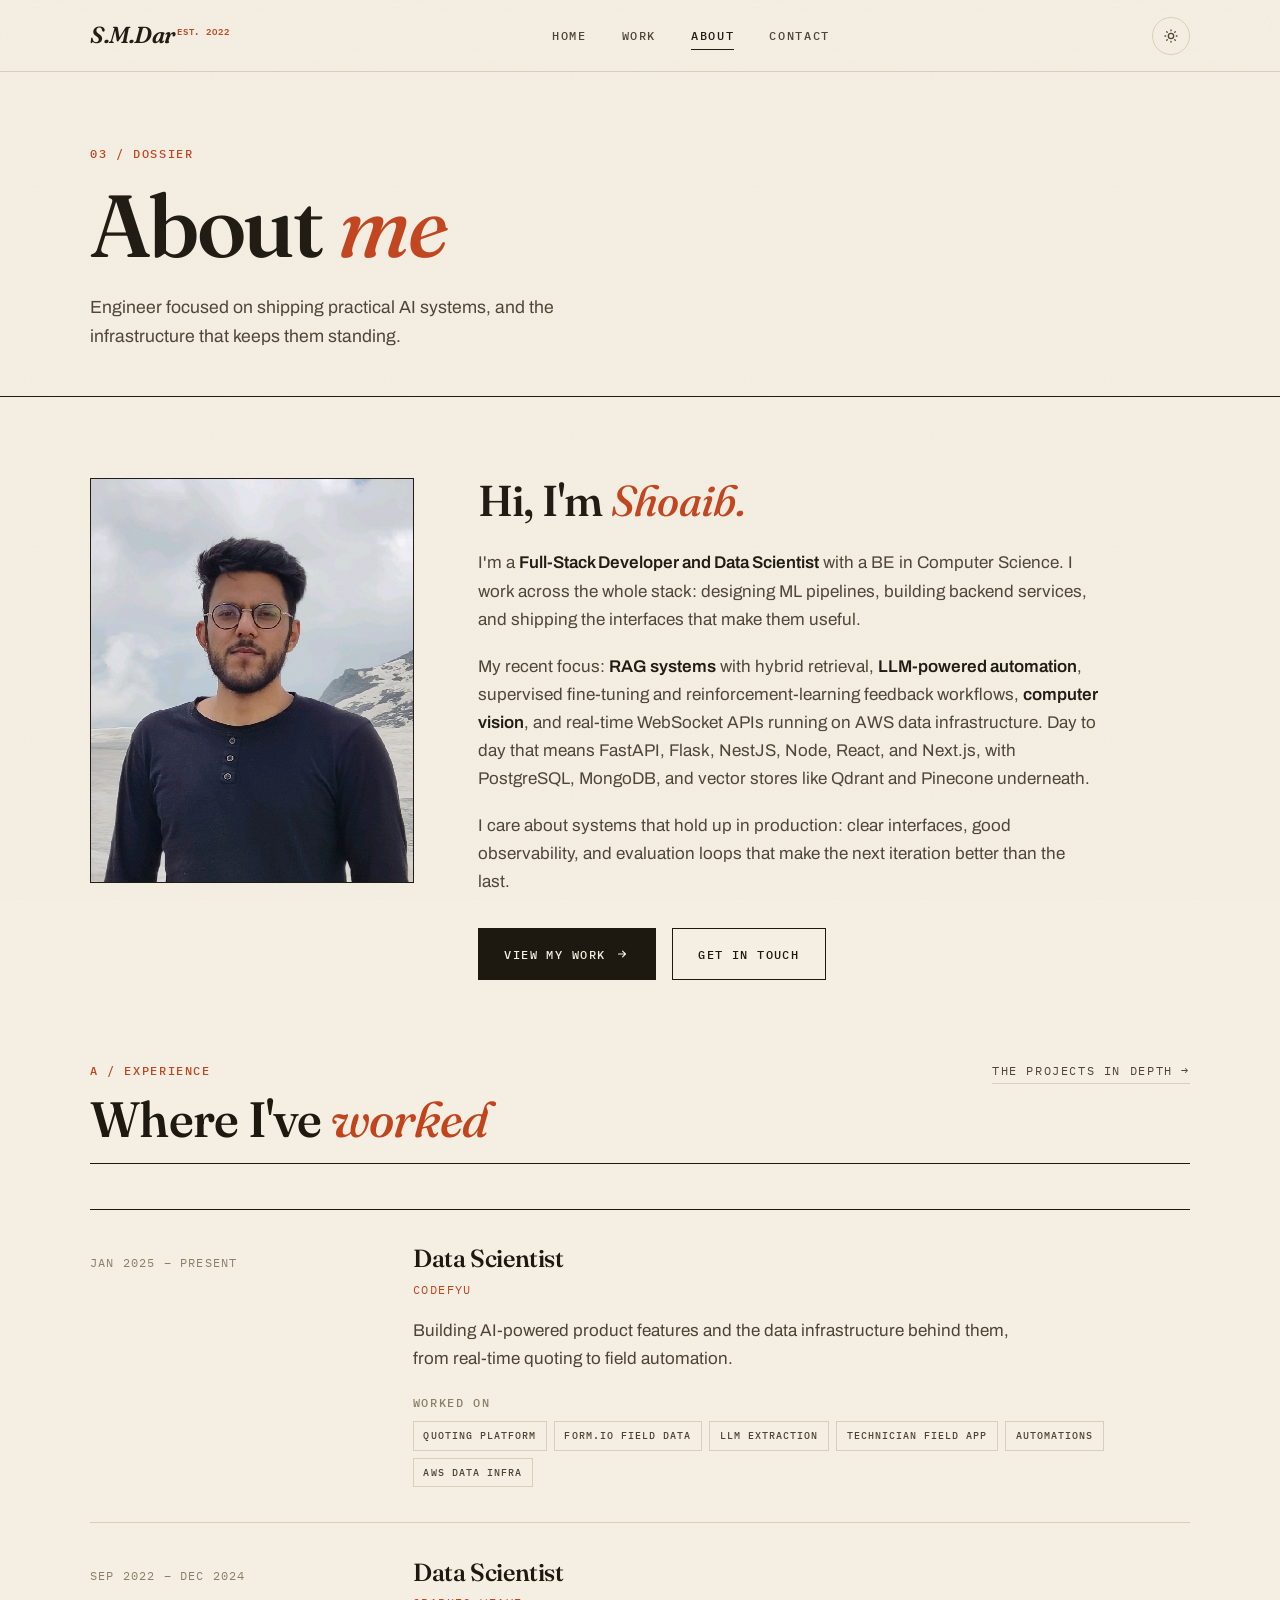
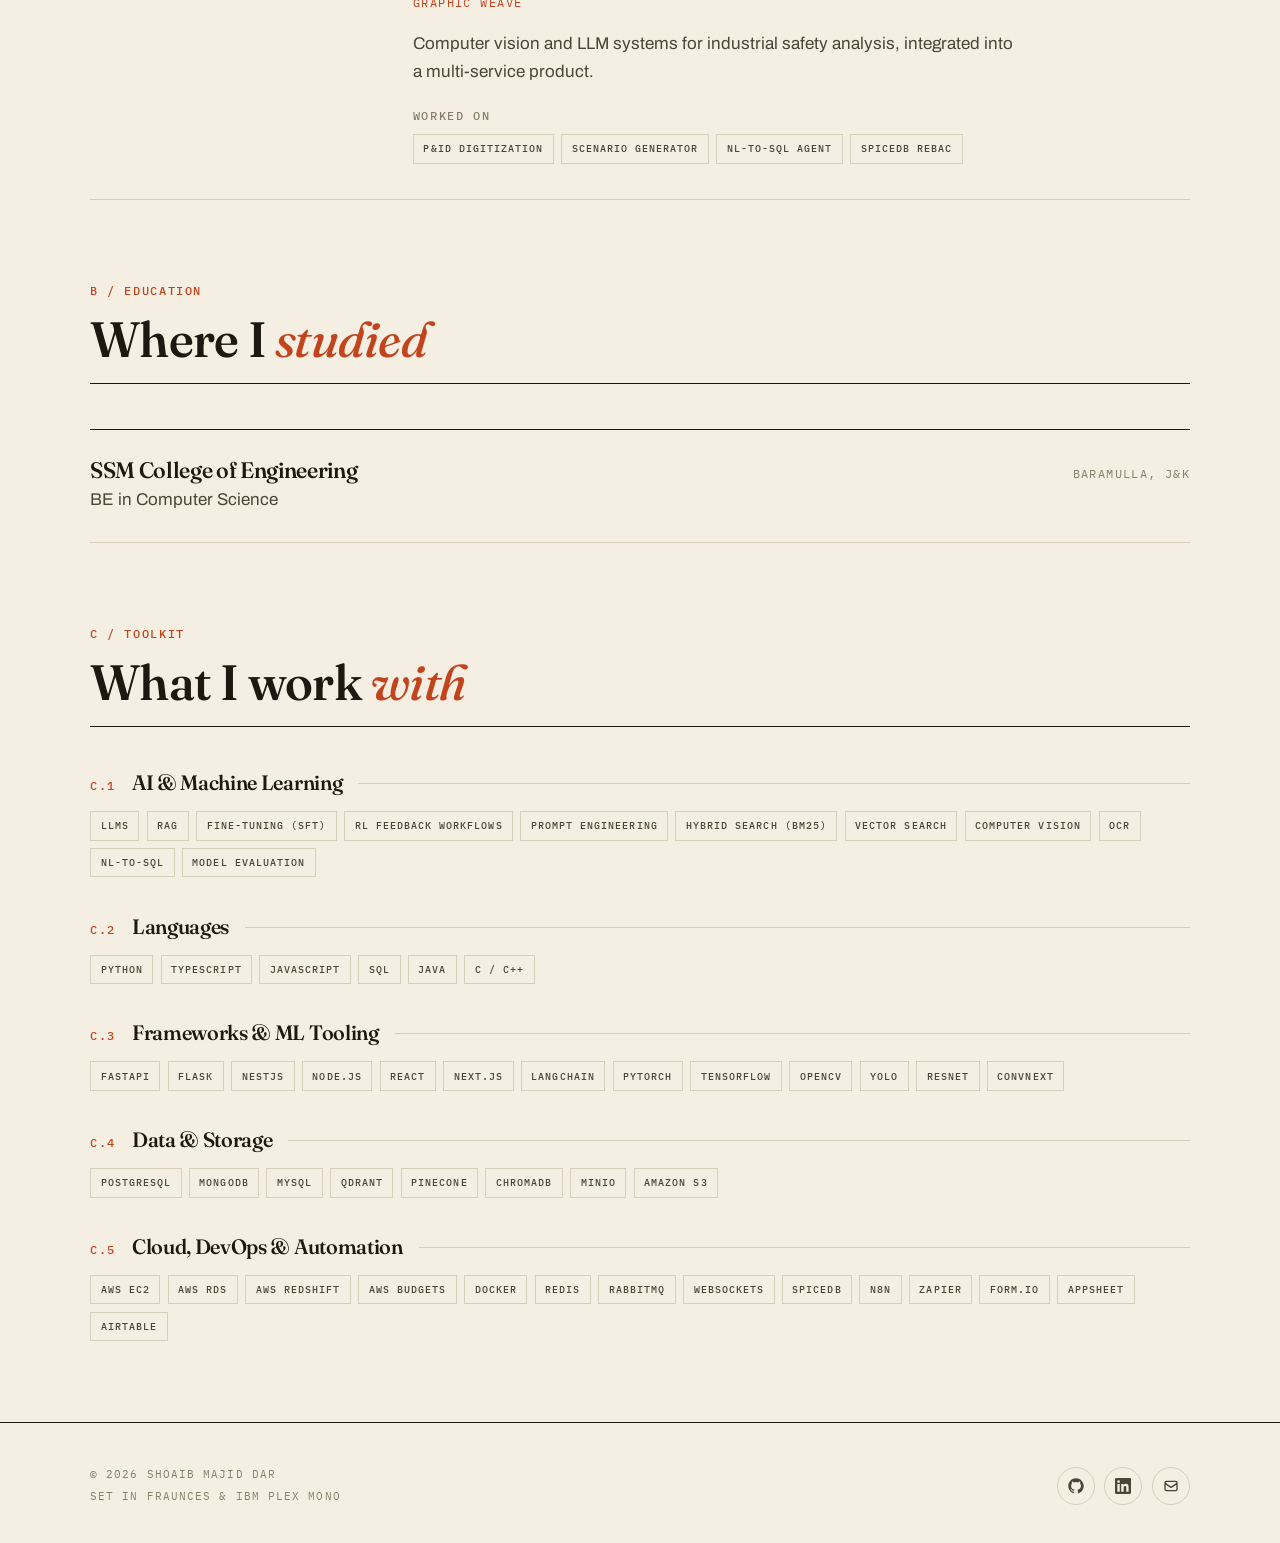
==== commit b512f6ff: "fix: comment out empty figcaption in about section to prevent layout issues" ====
--- a/about.html
+++ b/about.html
@@ -78,7 +78,7 @@
                 <figure class="about-portrait reveal" aria-label="Shoaib Majid Dar">
                     <span class="monogram">S.M.D</span>
                     <img src="images/shoaib.jpg" alt="Shoaib Majid Dar" onerror="this.remove()">
-                    <figcaption>Fig. 01 · The author</figcaption>
+                    <!-- <figcaption></figcaption> -->
                 </figure>
                 <div class="about-bio reveal d1">
                     <h2>Hi, I'm <em>Shoaib.</em></h2>
@@ -335,4 +335,4 @@
     <script src="js/main.js"></script>
 </body>
 
-</html>
+</html>
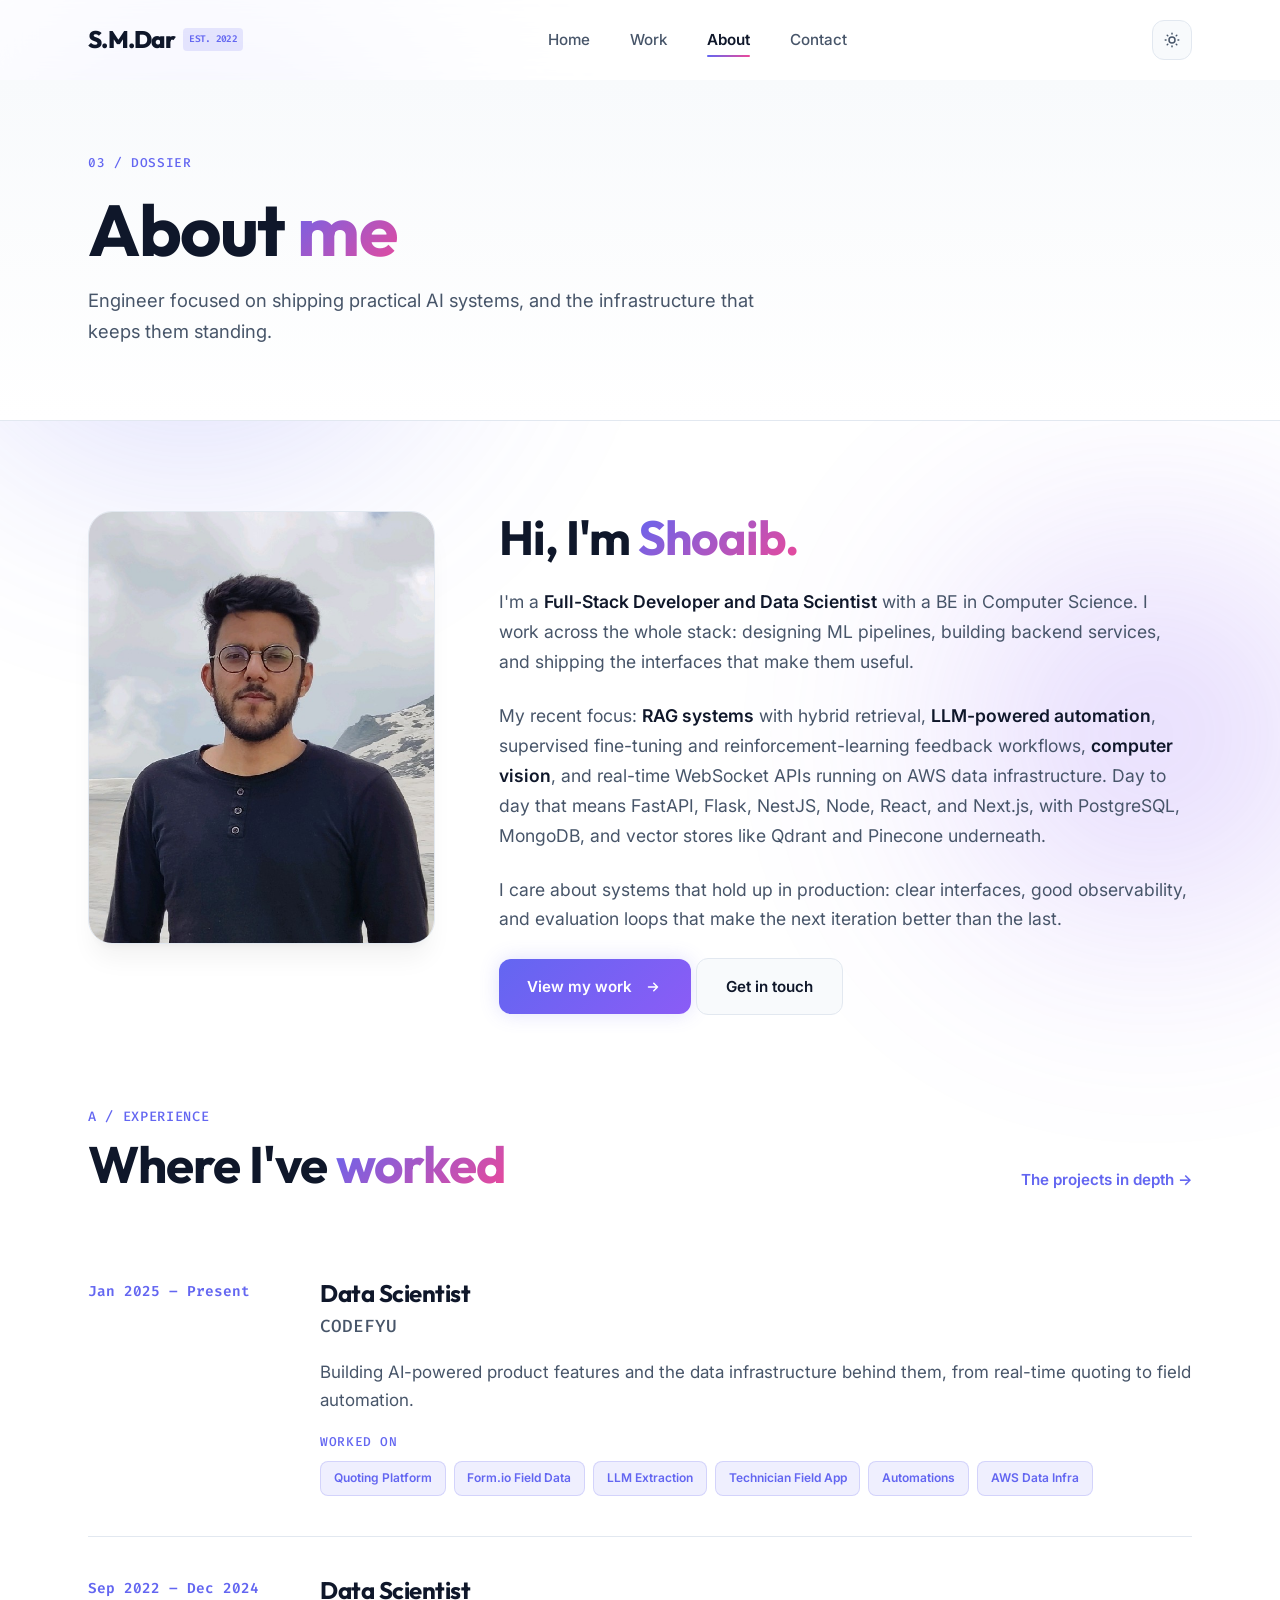
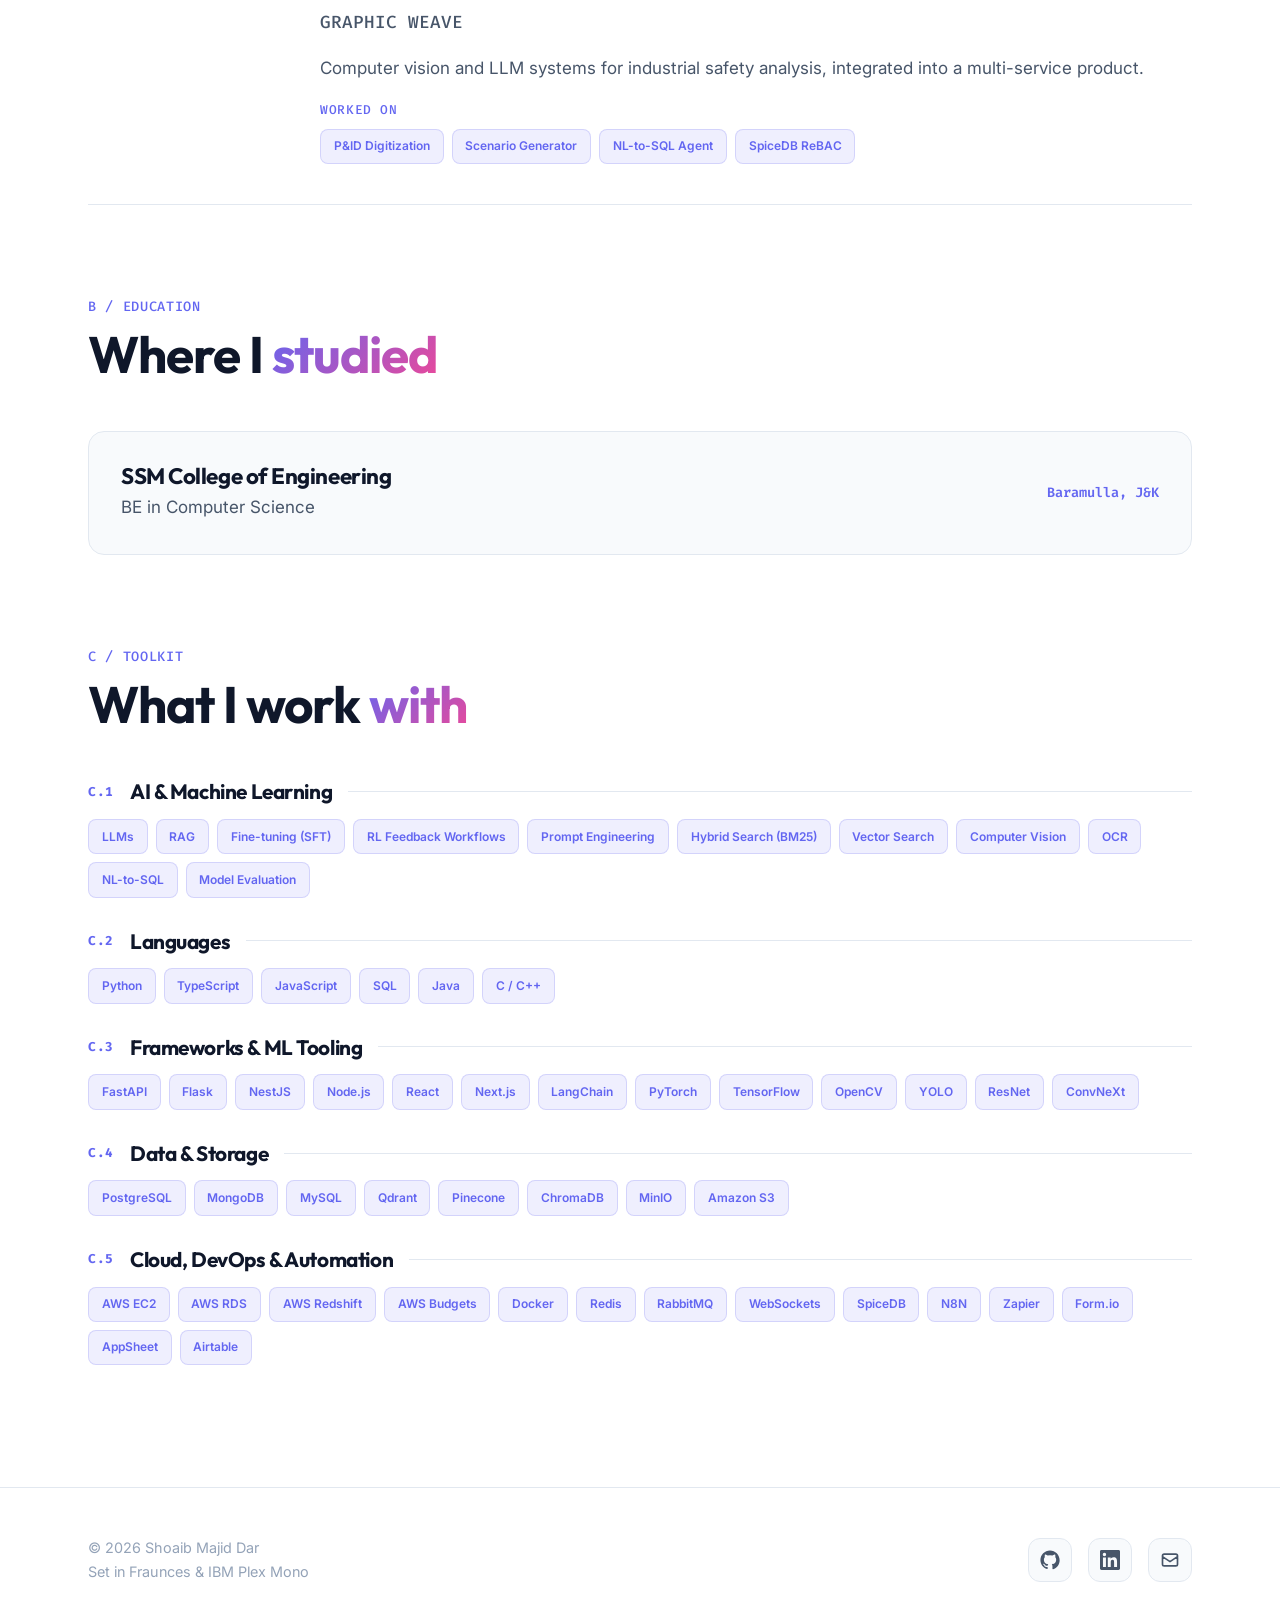
==== commit b830b81b: "design update" ====
--- a/about.html
+++ b/about.html
@@ -18,9 +18,7 @@
     </script>
     <link rel="preconnect" href="https://fonts.googleapis.com">
     <link rel="preconnect" href="https://fonts.gstatic.com" crossorigin>
-    <link
-        href="https://fonts.googleapis.com/css2?family=Archivo:wght@400;500;600&family=Fraunces:ital,opsz,wght@0,9..144,400..700;1,9..144,400..700&family=IBM+Plex+Mono:wght@400;500&display=swap"
-        rel="stylesheet">
+    <link href="https://fonts.googleapis.com/css2?family=Inter:wght@400;500;600&family=Outfit:wght@300;400;500;600;700;800&family=Fira+Code:wght@400;500&display=swap" rel="stylesheet">
     <link rel="stylesheet" href="css/styles.css">
 </head>
 
--- a/css/styles.css
+++ b/css/styles.css
@@ -1,101 +1,124 @@
 /* ==========================================================
-   SHOAIB MAJID DAR — Engineering Journal
-   Type: Fraunces (display) · Archivo (body) · IBM Plex Mono (meta)
+   SHOAIB MAJID DAR — Premium Portfolio
+   Type: 'Outfit', 'Inter', sans-serif
    ========================================================== */
 
-/* ---------- Tokens ---------- */
+@import url('https://fonts.googleapis.com/css2?family=Inter:wght@400;500;600&family=Outfit:wght@300;400;500;600;700;800&family=Fira+Code:wght@400;500&display=swap');
+
 :root {
-  /* Paper (light) */
-  --paper: #f5efe3;
-  --paper-high: #fdfaf2;
-  --paper-dim: #ece4d2;
-  --ink: #1d1810;
-  --ink-soft: #4c4434;
-  --ink-mute: #8a7f69;
-  --line: #d9cfb8;
-  --line-strong: #1d1810;
-  --accent: #c2441d;
-  --accent-deep: #9c3413;
-  --accent-ink: #fdf6ec;
-  --ok: #3f6f3f;
-  --err: #a33020;
-
-  --font-display: 'Fraunces', 'Iowan Old Style', Georgia, serif;
-  --font-body: 'Archivo', 'Helvetica Neue', sans-serif;
-  --font-mono: 'IBM Plex Mono', ui-monospace, 'SFMono-Regular', monospace;
-
-  --container: 1180px;
-  --pad: clamp(1.25rem, 4vw, 2.5rem);
-  --nav-h: 72px;
-
-  --ease: cubic-bezier(0.22, 1, 0.36, 1);
-  --t-fast: 180ms var(--ease);
-  --t-med: 380ms var(--ease);
+  /* Light Mode */
+  --bg-primary: #ffffff;
+  --bg-secondary: #f8fafc;
+  --bg-tertiary: #f1f5f9;
+  --text-primary: #0f172a;
+  --text-secondary: #475569;
+  --text-muted: #94a3b8;
+  --accent-1: #6366f1; /* Indigo */
+  --accent-2: #ec4899; /* Pink */
+  --accent-3: #8b5cf6; /* Violet */
+  --border-color: #e2e8f0;
+  --border-hover: #cbd5e1;
+  --glass-bg: rgba(255, 255, 255, 0.7);
+  --glass-border: rgba(255, 255, 255, 0.5);
+  --shadow-sm: 0 4px 6px -1px rgb(0 0 0 / 0.05), 0 2px 4px -2px rgb(0 0 0 / 0.05);
+  --shadow-md: 0 10px 15px -3px rgb(0 0 0 / 0.05), 0 4px 6px -4px rgb(0 0 0 / 0.05);
+  --shadow-lg: 0 20px 25px -5px rgb(0 0 0 / 0.05), 0 8px 10px -6px rgb(0 0 0 / 0.05);
+  --shadow-glow: 0 0 20px rgba(99, 102, 241, 0.2);
+  
+  --font-display: 'Outfit', sans-serif;
+  --font-body: 'Inter', sans-serif;
+  --font-mono: 'Fira Code', monospace;
+
+  --container: 1200px;
+  --pad: clamp(1.5rem, 5vw, 3rem);
+  --nav-h: 80px;
+
+  --ease: cubic-bezier(0.16, 1, 0.3, 1);
+  --t-fast: 200ms var(--ease);
+  --t-med: 400ms var(--ease);
+  --t-slow: 700ms var(--ease);
 }
 
 [data-theme="dark"] {
-  --paper: #161209;
-  --paper-high: #201a0f;
-  --paper-dim: #110d06;
-  --ink: #efe6d2;
-  --ink-soft: #c0b49a;
-  --ink-mute: #8a7f69;
-  --line: #332b1c;
-  --line-strong: #efe6d2;
-  --accent: #ff6d38;
-  --accent-deep: #ff8b5e;
-  --accent-ink: #1d1006;
-  --ok: #8fbf8f;
-  --err: #ff7a64;
-}
-
-/* ---------- Reset & base ---------- */
-*, *::before, *::after { box-sizing: border-box; margin: 0; padding: 0; }
+  --bg-primary: #020617; /* Slate 950 */
+  --bg-secondary: #0f172a; /* Slate 900 */
+  --bg-tertiary: #1e293b; /* Slate 800 */
+  --text-primary: #f8fafc;
+  --text-secondary: #94a3b8;
+  --text-muted: #64748b;
+  --accent-1: #818cf8;
+  --accent-2: #f472b6;
+  --accent-3: #a78bfa;
+  --border-color: #1e293b;
+  --border-hover: #334155;
+  --glass-bg: rgba(2, 6, 23, 0.6);
+  --glass-border: rgba(255, 255, 255, 0.05);
+  --shadow-sm: 0 4px 6px -1px rgb(0 0 0 / 0.3), 0 2px 4px -2px rgb(0 0 0 / 0.3);
+  --shadow-md: 0 10px 15px -3px rgb(0 0 0 / 0.3), 0 4px 6px -4px rgb(0 0 0 / 0.3);
+  --shadow-lg: 0 20px 25px -5px rgb(0 0 0 / 0.3), 0 8px 10px -6px rgb(0 0 0 / 0.3);
+  --shadow-glow: 0 0 30px rgba(129, 140, 248, 0.15);
+}
+
+* { box-sizing: border-box; margin: 0; padding: 0; }
 
 html {
   scroll-behavior: smooth;
-  -webkit-text-size-adjust: 100%;
+  -webkit-font-smoothing: antialiased;
 }
 
 body {
   font-family: var(--font-body);
   font-size: 1.0625rem;
-  line-height: 1.65;
-  color: var(--ink);
-  background: var(--paper);
+  line-height: 1.7;
+  color: var(--text-primary);
+  background: var(--bg-primary);
   min-height: 100vh;
   transition: background-color var(--t-med), color var(--t-med);
-}
-
-/* Paper grain */
-body::after {
+  overflow-x: hidden;
+}
+
+/* Dynamic background blobs */
+body::before, body::after {
   content: "";
   position: fixed;
-  inset: 0;
-  z-index: 2000;
+  border-radius: 50%;
+  filter: blur(120px);
+  z-index: -1;
+  opacity: 0.4;
   pointer-events: none;
-  opacity: 0.055;
-  background-image: url("data:image/svg+xml,%3Csvg xmlns='http://www.w3.org/2000/svg' width='180' height='180'%3E%3Cfilter id='n'%3E%3CfeTurbulence type='fractalNoise' baseFrequency='0.92' numOctaves='2'/%3E%3C/filter%3E%3Crect width='180' height='180' filter='url(%23n)'/%3E%3C/svg%3E");
-}
-
-::selection { background: var(--accent); color: var(--accent-ink); }
+  transition: opacity var(--t-slow), transform var(--t-slow);
+}
+body::before {
+  top: -10%; left: -10%;
+  width: 50vw; height: 50vw;
+  background: radial-gradient(circle, var(--accent-1), transparent 70%);
+}
+body::after {
+  bottom: -10%; right: -10%;
+  width: 40vw; height: 40vw;
+  background: radial-gradient(circle, var(--accent-3), transparent 70%);
+}
+[data-theme="dark"] body::before, [data-theme="dark"] body::after { opacity: 0.15; }
+
+::selection { background: var(--accent-1); color: #fff; }
 
 img, svg { display: block; max-width: 100%; }
 
-a { color: inherit; text-decoration: none; }
-
-h1, h2, h3 {
+a { color: inherit; text-decoration: none; transition: color var(--t-fast); }
+
+h1, h2, h3, h4, h5, h6 {
   font-family: var(--font-display);
-  font-weight: 560;
-  line-height: 1.06;
-  letter-spacing: -0.015em;
-  font-variation-settings: "opsz" 60;
+  font-weight: 700;
+  line-height: 1.1;
+  letter-spacing: -0.02em;
 }
 
 h1 em, h2 em, h3 em {
-  font-style: italic;
-  font-weight: 480;
-  color: var(--accent);
+  font-style: normal;
+  background: linear-gradient(135deg, var(--accent-1), var(--accent-2));
+  -webkit-background-clip: text;
+  -webkit-text-fill-color: transparent;
+  color: var(--accent-1);
 }
 
 .container {
@@ -104,1007 +127,566 @@
   padding-inline: var(--pad);
 }
 
-/* Mono metadata utility */
 .mono {
   font-family: var(--font-mono);
-  font-size: 0.72rem;
+  font-size: 0.8rem;
   font-weight: 500;
-  letter-spacing: 0.14em;
+  letter-spacing: 0.05em;
   text-transform: uppercase;
-}
-
-/* ---------- Reveal animations ---------- */
+  color: var(--accent-1);
+}
+
+/* Animations */
 .reveal {
   opacity: 0;
-  transform: translateY(26px);
-  transition: opacity 0.7s var(--ease), transform 0.7s var(--ease);
+  transform: translateY(30px);
+  transition: opacity 0.8s var(--ease), transform 0.8s var(--ease);
 }
 .reveal.is-visible { opacity: 1; transform: none; }
-.reveal.d1 { transition-delay: 90ms; }
-.reveal.d2 { transition-delay: 180ms; }
-.reveal.d3 { transition-delay: 270ms; }
-.reveal.d4 { transition-delay: 360ms; }
-
-@media (prefers-reduced-motion: reduce) {
-  .reveal { opacity: 1; transform: none; transition: none; }
-  html { scroll-behavior: auto; }
-}
-
-/* ---------- Navbar ---------- */
+.reveal.d1 { transition-delay: 100ms; }
+.reveal.d2 { transition-delay: 200ms; }
+.reveal.d3 { transition-delay: 300ms; }
+.reveal.d4 { transition-delay: 400ms; }
+
+/* Navbar - Glassmorphism */
 .navbar {
   position: sticky;
   top: 0;
   z-index: 100;
   height: var(--nav-h);
-  background: color-mix(in srgb, var(--paper) 88%, transparent);
-  backdrop-filter: blur(10px);
-  -webkit-backdrop-filter: blur(10px);
-  border-bottom: 1px solid var(--line);
-  transition: border-color var(--t-med), background-color var(--t-med);
-}
-
-.navbar.scrolled { border-bottom-color: var(--line-strong); }
+  background: var(--glass-bg);
+  backdrop-filter: blur(16px);
+  -webkit-backdrop-filter: blur(16px);
+  border-bottom: 1px solid transparent;
+  transition: border-color var(--t-med), background-color var(--t-med), padding var(--t-med), height var(--t-med);
+}
+
+.navbar.scrolled { 
+  border-bottom-color: var(--glass-border); 
+  height: calc(var(--nav-h) - 10px);
+  box-shadow: var(--shadow-sm);
+}
 
 .navbar .container {
   height: 100%;
   display: flex;
   align-items: center;
   justify-content: space-between;
-  gap: 1.5rem;
 }
 
 .nav-logo {
   font-family: var(--font-display);
-  font-style: italic;
-  font-size: 1.45rem;
-  font-weight: 600;
-  letter-spacing: -0.02em;
+  font-size: 1.5rem;
+  font-weight: 800;
+  letter-spacing: -0.03em;
+  display: flex;
+  align-items: center;
+  gap: 0.5rem;
 }
 .nav-logo sup {
   font-family: var(--font-mono);
-  font-style: normal;
-  font-size: 0.55rem;
-  color: var(--accent);
-  letter-spacing: 0.1em;
-  margin-left: 2px;
+  font-size: 0.6rem;
+  font-weight: 600;
+  color: var(--accent-1);
+  background: color-mix(in srgb, var(--accent-1) 15%, transparent);
+  padding: 0.2rem 0.4rem;
+  border-radius: 4px;
 }
 
 .nav-menu {
   display: flex;
   align-items: center;
-  gap: 2.2rem;
+  gap: 2.5rem;
   list-style: none;
 }
 
 .nav-link {
-  font-family: var(--font-mono);
-  font-size: 0.72rem;
+  font-family: var(--font-body);
+  font-size: 0.95rem;
   font-weight: 500;
-  letter-spacing: 0.14em;
-  text-transform: uppercase;
-  color: var(--ink-soft);
-  padding: 0.4rem 0;
+  color: var(--text-secondary);
+  padding: 0.5rem 0;
   position: relative;
-  transition: color var(--t-fast);
 }
 .nav-link::after {
   content: "";
   position: absolute;
   left: 0; bottom: 0;
   width: 100%;
-  height: 1px;
-  background: var(--ink);
+  height: 2px;
+  background: linear-gradient(90deg, var(--accent-1), var(--accent-2));
   transform: scaleX(0);
   transform-origin: right;
   transition: transform var(--t-med);
-}
-.nav-link:hover { color: var(--ink); }
+  border-radius: 2px;
+}
+.nav-link:hover { color: var(--text-primary); }
 .nav-link:hover::after { transform: scaleX(1); transform-origin: left; }
-.nav-link.active { color: var(--ink); }
+.nav-link.active { color: var(--text-primary); font-weight: 600; }
 .nav-link.active::after { transform: scaleX(1); }
 
-.nav-actions { display: flex; align-items: center; gap: 0.75rem; }
+.nav-actions { display: flex; align-items: center; gap: 1rem; }
 
 .theme-toggle {
-  width: 38px;
-  height: 38px;
-  display: grid;
-  place-items: center;
-  background: transparent;
-  border: 1px solid var(--line);
-  border-radius: 50%;
-  color: var(--ink-soft);
+  width: 40px; height: 40px;
+  display: grid; place-items: center;
+  background: var(--bg-secondary);
+  border: 1px solid var(--border-color);
+  border-radius: 12px;
+  color: var(--text-secondary);
   cursor: pointer;
-  transition: border-color var(--t-fast), color var(--t-fast), transform var(--t-fast);
-}
-.theme-toggle:hover { border-color: var(--ink); color: var(--ink); transform: rotate(15deg); }
-.theme-toggle svg { width: 16px; height: 16px; }
+  transition: all var(--t-fast);
+}
+.theme-toggle:hover { 
+  background: var(--bg-tertiary); 
+  color: var(--accent-1); 
+  border-color: var(--accent-1);
+  transform: translateY(-2px);
+}
+.theme-toggle svg { width: 18px; height: 18px; }
 
 .nav-toggle {
   display: none;
-  flex-direction: column;
-  justify-content: center;
-  gap: 5px;
-  width: 38px;
-  height: 38px;
-  background: transparent;
-  border: 1px solid var(--line);
-  border-radius: 50%;
+  flex-direction: column; justify-content: center; align-items: center; gap: 5px;
+  width: 40px; height: 40px;
+  background: var(--bg-secondary);
+  border: 1px solid var(--border-color);
+  border-radius: 12px;
   cursor: pointer;
-  align-items: center;
+  z-index: 101;
 }
 .nav-toggle span {
-  display: block;
-  width: 15px;
-  height: 1.5px;
-  background: var(--ink);
+  display: block; width: 18px; height: 2px;
+  background: var(--text-primary);
   transition: transform var(--t-fast), opacity var(--t-fast);
-}
-.nav-toggle.active span:nth-child(1) { transform: translateY(6.5px) rotate(45deg); }
+  border-radius: 2px;
+}
+.nav-toggle.active span:nth-child(1) { transform: translateY(7px) rotate(45deg); }
 .nav-toggle.active span:nth-child(2) { opacity: 0; }
-.nav-toggle.active span:nth-child(3) { transform: translateY(-6.5px) rotate(-45deg); }
-
-/* ---------- Buttons ---------- */
+.nav-toggle.active span:nth-child(3) { transform: translateY(-7px) rotate(-45deg); }
+
+/* Buttons */
 .btn {
-  display: inline-flex;
-  align-items: center;
-  gap: 0.6rem;
-  font-family: var(--font-mono);
-  font-size: 0.74rem;
-  font-weight: 500;
-  letter-spacing: 0.12em;
-  text-transform: uppercase;
-  padding: 0.95rem 1.6rem;
-  border: 1px solid var(--line-strong);
+  display: inline-flex; align-items: center; justify-content: center; gap: 0.75rem;
+  font-family: var(--font-body);
+  font-size: 0.95rem; font-weight: 600;
+  padding: 0.9rem 1.8rem;
+  border-radius: 12px;
   cursor: pointer;
-  transition: transform var(--t-fast), box-shadow var(--t-fast),
-              background-color var(--t-fast), color var(--t-fast);
-}
-.btn svg { width: 14px; height: 14px; transition: transform var(--t-fast); }
+  transition: all var(--t-fast);
+}
+.btn svg { width: 18px; height: 18px; transition: transform var(--t-fast); }
 .btn:hover svg { transform: translateX(4px); }
 
 .btn-primary {
-  background: var(--ink);
-  color: var(--paper);
+  background: linear-gradient(135deg, var(--accent-1), var(--accent-3));
+  color: #fff;
+  border: none;
+  box-shadow: var(--shadow-glow);
 }
 .btn-primary:hover {
-  background: var(--accent);
-  border-color: var(--accent);
-  color: var(--accent-ink);
-  transform: translate(-2px, -2px);
-  box-shadow: 4px 4px 0 var(--line-strong);
+  transform: translateY(-2px);
+  box-shadow: 0 10px 25px rgba(99, 102, 241, 0.4);
 }
 
 .btn-secondary {
-  background: transparent;
-  color: var(--ink);
+  background: var(--bg-secondary);
+  color: var(--text-primary);
+  border: 1px solid var(--border-color);
 }
 .btn-secondary:hover {
-  transform: translate(-2px, -2px);
-  box-shadow: 4px 4px 0 var(--accent);
-}
-
-/* ---------- Masthead (home hero) ---------- */
+  background: var(--bg-tertiary);
+  border-color: var(--border-hover);
+  transform: translateY(-2px);
+}
+
+/* Masthead */
 .masthead {
-  padding-top: clamp(3rem, 8vh, 6rem);
-  border-bottom: 1px solid var(--line-strong);
+  padding: clamp(4rem, 12vh, 8rem) 0;
+  position: relative;
 }
 
 .masthead-top {
-  display: flex;
-  justify-content: space-between;
-  align-items: baseline;
-  gap: 1rem;
-  padding-bottom: 1.2rem;
-  border-bottom: 1px solid var(--line);
-  color: var(--ink-mute);
+  display: flex; justify-content: space-between; align-items: center;
+  margin-bottom: 2rem;
 }
 
 .status-pill {
-  display: inline-flex;
-  align-items: center;
-  gap: 0.55rem;
-  color: var(--ink-soft);
+  display: inline-flex; align-items: center; gap: 0.5rem;
+  font-family: var(--font-body); font-size: 0.85rem; font-weight: 500;
+  background: var(--bg-secondary);
+  border: 1px solid var(--border-color);
+  padding: 0.4rem 1rem;
+  border-radius: 20px;
+  color: var(--text-primary);
 }
 .status-dot {
-  width: 7px; height: 7px;
-  border-radius: 50%;
-  background: var(--ok);
-  animation: pulse 2.2s ease-in-out infinite;
-}
-@keyframes pulse {
-  0%, 100% { box-shadow: 0 0 0 0 color-mix(in srgb, var(--ok) 45%, transparent); }
-  55% { box-shadow: 0 0 0 6px transparent; }
+  width: 8px; height: 8px; border-radius: 50%;
+  background: #10b981;
+  box-shadow: 0 0 0 0 rgba(16, 185, 129, 0.4);
+  animation: pulse-green 2s infinite;
+}
+@keyframes pulse-green {
+  0% { box-shadow: 0 0 0 0 rgba(16, 185, 129, 0.4); }
+  70% { box-shadow: 0 0 0 6px rgba(16, 185, 129, 0); }
+  100% { box-shadow: 0 0 0 0 rgba(16, 185, 129, 0); }
 }
 
 .masthead-name {
-  font-size: clamp(3.2rem, 11.5vw, 9.2rem);
-  font-weight: 600;
-  letter-spacing: -0.03em;
-  line-height: 0.98;
-  padding: clamp(1.5rem, 4vh, 3rem) 0 clamp(1.2rem, 3vh, 2.4rem);
-  text-wrap: balance;
-}
-.masthead-name .last-name { color: var(--accent); font-style: italic; font-weight: 480; }
+  font-size: clamp(3rem, 8vw, 6.5rem);
+  font-weight: 800;
+  line-height: 1.05;
+  margin-bottom: 3rem;
+  letter-spacing: -0.04em;
+}
+.masthead-name .last-name { color: var(--accent-1); }
 
 .masthead-meta {
   display: grid;
-  grid-template-columns: repeat(4, 1fr);
-  border-top: 1px solid var(--line);
+  grid-template-columns: repeat(auto-fit, minmax(200px, 1fr));
+  gap: 1.5rem;
+  background: var(--bg-secondary);
+  padding: 2rem;
+  border-radius: 20px;
+  border: 1px solid var(--border-color);
+  box-shadow: var(--shadow-sm);
 }
 .masthead-meta > div {
-  padding: 1.1rem 1.2rem 1.3rem 0;
-  border-right: 1px solid var(--line);
-}
-.masthead-meta > div:last-child { border-right: none; }
-.masthead-meta > div + div { padding-left: 1.2rem; }
-.masthead-meta dt { color: var(--ink-mute); margin-bottom: 0.45rem; }
-.masthead-meta dd {
-  font-size: 0.95rem;
-  font-weight: 500;
-  color: var(--ink);
-}
-
-/* ---------- Abstract strip ---------- */
+  display: flex; flex-direction: column; gap: 0.5rem;
+}
+.masthead-meta dt { color: var(--accent-1); font-size: 0.8rem; font-family: var(--font-mono); text-transform: uppercase; font-weight: 500; }
+.masthead-meta dd { font-weight: 600; color: var(--text-primary); font-size: 1.1rem; }
+
+/* Abstract */
 .abstract {
-  border-bottom: 1px solid var(--line-strong);
+  padding: clamp(3rem, 8vh, 5rem) 0;
 }
 .abstract .container {
   display: grid;
-  grid-template-columns: minmax(120px, 1fr) 3fr;
-  gap: 2rem;
-  padding-top: clamp(2.5rem, 6vh, 4rem);
-  padding-bottom: clamp(2.5rem, 6vh, 4rem);
-}
-.abstract-label { color: var(--accent); padding-top: 0.5rem; }
+  grid-template-columns: 1fr 2.5fr;
+  gap: 3rem;
+  align-items: start;
+}
 .abstract-body p {
-  font-family: var(--font-display);
-  font-size: clamp(1.25rem, 2.3vw, 1.7rem);
-  font-weight: 420;
-  line-height: 1.45;
-  letter-spacing: -0.005em;
-  max-width: 56ch;
-}
-.abstract-body p + p { margin-top: 1.2rem; }
-.abstract-actions {
-  display: flex;
-  flex-wrap: wrap;
-  gap: 1rem;
-  margin-top: 2.2rem;
-}
-
-/* ---------- Section scaffolding ---------- */
-.section { padding: clamp(3.5rem, 9vh, 6.5rem) 0; }
-
+  font-size: clamp(1.2rem, 2vw, 1.6rem);
+  color: var(--text-secondary);
+  line-height: 1.6;
+  margin-bottom: 1.5rem;
+}
+.abstract-body p em { color: var(--text-primary); font-style: normal; font-weight: 600; }
+.abstract-actions { display: flex; flex-wrap: wrap; gap: 1rem; margin-top: 2.5rem; align-items: center;}
+
+/* Sections */
+.section { padding: clamp(4rem, 10vh, 8rem) 0; }
 .section-head {
-  display: flex;
-  align-items: baseline;
-  justify-content: space-between;
-  gap: 1.5rem;
-  margin-bottom: clamp(2rem, 5vh, 3.5rem);
-  padding-bottom: 1.1rem;
-  border-bottom: 1px solid var(--line-strong);
-}
-.section-head .kicker { color: var(--accent); display: block; margin-bottom: 0.8rem; }
-.section-head h2 { font-size: clamp(1.9rem, 4.5vw, 3.1rem); }
+  display: flex; justify-content: space-between; align-items: flex-end;
+  margin-bottom: 3rem; gap: 2rem;
+}
+.section-head .kicker { margin-bottom: 0.5rem; display: block; font-family: var(--font-mono); font-size: 0.85rem; color: var(--accent-1); font-weight: 500;}
+.section-head h2 { font-size: clamp(2rem, 4vw, 3.5rem); }
 .section-link {
-  font-family: var(--font-mono);
-  font-size: 0.72rem;
-  letter-spacing: 0.14em;
-  text-transform: uppercase;
-  color: var(--ink-soft);
-  white-space: nowrap;
-  border-bottom: 1px solid var(--line);
-  padding-bottom: 0.2rem;
-  transition: color var(--t-fast), border-color var(--t-fast);
-}
-.section-link:hover { color: var(--accent); border-color: var(--accent); }
-
-/* ---------- Page headers (inner pages) ---------- */
-.page-header {
-  padding: clamp(3rem, 8vh, 5.5rem) 0 clamp(2rem, 5vh, 3rem);
-  border-bottom: 1px solid var(--line-strong);
-}
-.page-header .kicker { color: var(--accent); display: block; margin-bottom: 1rem; }
-.page-title {
-  font-size: clamp(2.8rem, 8vw, 5.5rem);
-  letter-spacing: -0.025em;
-}
-.page-subtitle {
-  margin-top: 1.3rem;
-  font-size: 1.1rem;
-  color: var(--ink-soft);
-  max-width: 52ch;
-}
-
-/* ---------- Project ledger (index rows) ---------- */
+  font-family: var(--font-body); font-weight: 600; font-size: 0.95rem;
+  color: var(--accent-1); display: inline-flex; align-items: center; gap: 0.5rem;
+}
+.section-link:hover { transform: translateX(4px); }
+
+/* Ledger (Index Rows) */
 .ledger-cols {
   display: grid;
-  grid-template-columns: 4rem 2.4fr 1.3fr 1fr 4.5rem;
-  gap: 1.5rem;
-  padding: 0.9rem 0;
-  border-bottom: 1px solid var(--line-strong);
-  color: var(--ink-mute);
-}
-
+  grid-template-columns: 60px 2.5fr 1fr 1.5fr 40px;
+  padding: 1rem;
+  color: var(--text-muted);
+  font-size: 0.85rem; font-weight: 600;
+  text-transform: uppercase; letter-spacing: 0.05em;
+  border-bottom: 2px solid var(--border-color);
+  font-family: var(--font-mono);
+}
 .ledger-row {
   display: grid;
-  grid-template-columns: 4rem 2.4fr 1.3fr 1fr 4.5rem;
-  gap: 1.5rem;
+  grid-template-columns: 60px 2.5fr 1fr 1.5fr 40px;
   align-items: center;
-  padding: 1.6rem 0;
-  border-bottom: 1px solid var(--line);
-  cursor: pointer;
-  position: relative;
-  transition: color var(--t-fast);
-}
-.ledger-row::before {
-  content: "";
-  position: absolute;
-  inset: 0 calc(var(--pad) * -1);
-  background: var(--ink);
-  transform: scaleY(0);
-  transform-origin: bottom;
-  transition: transform var(--t-med);
-  z-index: 0;
-}
-.ledger-row > * { position: relative; z-index: 1; }
-.ledger-row:hover::before { transform: scaleY(1); transform-origin: top; }
-.ledger-row:hover { color: var(--paper); }
-.ledger-row:hover .ledger-num { color: var(--accent); }
-.ledger-row:hover .ledger-context,
-.ledger-row:hover .ledger-stack { color: color-mix(in srgb, var(--paper) 70%, transparent); }
-.ledger-row:hover .ledger-arrow { transform: translateX(6px); color: var(--accent); }
-
-.ledger-num {
-  font-family: var(--font-mono);
-  font-size: 0.8rem;
-  color: var(--ink-mute);
-  transition: color var(--t-fast);
-}
-.ledger-title {
-  font-family: var(--font-display);
-  font-size: clamp(1.3rem, 2.6vw, 1.9rem);
-  font-weight: 540;
-  letter-spacing: -0.01em;
-  line-height: 1.15;
-}
-.ledger-context, .ledger-stack {
-  font-family: var(--font-mono);
-  font-size: 0.72rem;
-  letter-spacing: 0.08em;
-  text-transform: uppercase;
-  color: var(--ink-mute);
-  line-height: 1.7;
-  transition: color var(--t-fast);
-}
-.ledger-arrow {
-  justify-self: end;
-  font-size: 1.3rem;
-  transition: transform var(--t-med), color var(--t-fast);
-}
-
-/* ---------- Featured cards (home) ---------- */
+  padding: 1.5rem 1rem;
+  border-bottom: 1px solid var(--border-color);
+  transition: all var(--t-fast);
+  border-radius: 12px;
+  margin: 0.25rem 0;
+}
+.ledger-row:hover {
+  background: var(--bg-secondary);
+  transform: scale(1.01);
+  box-shadow: var(--shadow-sm);
+  border-color: transparent;
+}
+.ledger-num { color: var(--accent-1); font-family: var(--font-mono); font-size: 0.9rem;}
+.ledger-title { font-size: 1.25rem; font-weight: 700; color: var(--text-primary); }
+.ledger-context { color: var(--text-secondary); font-size: 0.9rem;}
+.ledger-stack { color: var(--text-muted); font-size: 0.9rem;}
+.ledger-arrow { color: var(--accent-1); font-size: 1.2rem; justify-self: end; transition: transform var(--t-fast); }
+.ledger-row:hover .ledger-arrow { transform: translateX(5px); }
+
+/* Featured Cards */
 .featured-grid {
-  display: grid;
-  grid-template-columns: repeat(3, 1fr);
-  border: 1px solid var(--line-strong);
-  background: var(--line);
-  gap: 1px;
-}
-
+  display: grid; grid-template-columns: repeat(auto-fit, minmax(320px, 1fr)); gap: 1.5rem;
+}
 .feature-card {
-  background: var(--paper);
-  padding: 2rem 1.8rem 1.8rem;
-  display: flex;
-  flex-direction: column;
-  gap: 1.1rem;
-  min-height: 330px;
-  position: relative;
-  overflow: hidden;
-  transition: background-color var(--t-med);
-}
-.feature-card::after {
-  content: "";
-  position: absolute;
-  inset: auto 0 0 0;
-  height: 3px;
-  background: var(--accent);
-  transform: scaleX(0);
-  transform-origin: left;
-  transition: transform var(--t-med);
-}
-.feature-card:hover { background: var(--paper-high); }
-.feature-card:hover::after { transform: scaleX(1); }
-.feature-card:hover .feature-arrow { transform: translate(4px, -4px); color: var(--accent); }
-
-.feature-top {
-  display: flex;
-  justify-content: space-between;
-  align-items: flex-start;
-  color: var(--ink-mute);
-}
-.feature-arrow { font-size: 1.2rem; color: var(--ink-mute); transition: transform var(--t-med), color var(--t-fast); }
-.feature-card h3 {
-  font-size: 1.55rem;
-  font-weight: 540;
-}
-.feature-card p {
-  font-size: 0.95rem;
-  color: var(--ink-soft);
-  flex-grow: 1;
-}
-.feature-card .tag-row { margin-top: auto; }
-
-/* ---------- Tags ---------- */
-.tag-row { display: flex; flex-wrap: wrap; gap: 0.45rem; }
+  background: var(--glass-bg);
+  backdrop-filter: blur(10px);
+  border: 1px solid var(--border-color);
+  border-radius: 20px;
+  padding: 2rem;
+  display: flex; flex-direction: column; gap: 1.25rem;
+  transition: all var(--t-med);
+  position: relative; overflow: hidden;
+}
+.feature-card::before {
+  content: ""; position: absolute; top: 0; left: 0; width: 100%; height: 4px;
+  background: linear-gradient(90deg, var(--accent-1), var(--accent-2));
+  transform: scaleX(0); transform-origin: left; transition: transform var(--t-med);
+}
+.feature-card:hover {
+  transform: translateY(-5px);
+  box-shadow: var(--shadow-lg);
+  border-color: var(--border-hover);
+  background: var(--bg-secondary);
+}
+.feature-card:hover::before { transform: scaleX(1); }
+.feature-top { display: flex; justify-content: space-between; align-items: center; }
+.feature-top span:first-child { font-family: var(--font-mono); color: var(--accent-1); font-size: 0.85rem;}
+.feature-arrow { color: var(--accent-1); transition: transform var(--t-fast); font-size: 1.2rem;}
+.feature-card h3 { font-size: 1.6rem; color: var(--text-primary); }
+.feature-card p { color: var(--text-secondary); flex-grow: 1; font-size: 0.95rem; }
+.feature-card:hover .feature-arrow { transform: translate(4px, -4px); }
+
+/* Tags */
+.tag-row { display: flex; flex-wrap: wrap; gap: 0.5rem; }
 .tag {
-  font-family: var(--font-mono);
-  font-size: 0.65rem;
-  font-weight: 500;
-  letter-spacing: 0.1em;
-  text-transform: uppercase;
-  padding: 0.32rem 0.6rem;
-  border: 1px solid var(--line);
-  color: var(--ink-soft);
-  white-space: nowrap;
-  transition: border-color var(--t-fast), color var(--t-fast);
-}
-a.tag:hover, .tag.linked:hover { border-color: var(--accent); color: var(--accent); }
-
-/* ---------- Capabilities strip (home) ---------- */
+  font-family: var(--font-body); font-size: 0.75rem; font-weight: 600;
+  padding: 0.4rem 0.8rem; border-radius: 8px;
+  background: color-mix(in srgb, var(--accent-1) 10%, transparent);
+  color: var(--accent-1); border: 1px solid color-mix(in srgb, var(--accent-1) 20%, transparent);
+}
+.tag:hover { background: var(--accent-1); color: #fff; }
+
+/* Capabilities */
 .cap-grid {
-  display: grid;
-  grid-template-columns: repeat(3, 1fr);
-  gap: 1px;
-  background: var(--line);
-  border-block: 1px solid var(--line-strong);
+  display: grid; grid-template-columns: repeat(auto-fit, minmax(300px, 1fr)); gap: 1.5rem;
 }
 .cap-cell {
-  background: var(--paper);
-  padding: 2.2rem 1.8rem 2.4rem;
-}
-.cap-cell .cap-num { color: var(--accent); display: block; margin-bottom: 1.4rem; }
-.cap-cell h3 {
-  font-size: 1.45rem;
-  margin-bottom: 0.9rem;
-}
-.cap-cell ul { list-style: none; }
+  background: var(--bg-secondary); border: 1px solid var(--border-color);
+  border-radius: 20px; padding: 2.5rem 2rem;
+  transition: all var(--t-fast);
+}
+.cap-cell:hover { transform: translateY(-3px); box-shadow: var(--shadow-md); border-color: var(--accent-1); }
+.cap-cell .cap-num { color: var(--accent-2); font-size: 1.2rem; margin-bottom: 1rem; display: block; font-family: var(--font-mono); font-weight: bold;}
+.cap-cell h3 { margin-bottom: 1.5rem; font-size: 1.5rem; }
+.cap-cell ul { list-style: none; display: flex; flex-direction: column; gap: 0.8rem; }
 .cap-cell li {
-  font-family: var(--font-mono);
-  font-size: 0.74rem;
-  letter-spacing: 0.07em;
-  text-transform: uppercase;
-  color: var(--ink-soft);
-  padding: 0.5rem 0;
-  border-bottom: 1px dashed var(--line);
-}
-.cap-cell li:last-child { border-bottom: none; }
-
-/* ---------- CTA band ---------- */
+  color: var(--text-secondary); font-size: 0.95rem;
+  display: flex; align-items: center; gap: 0.5rem;
+}
+.cap-cell li::before { content: "→"; color: var(--accent-1); font-weight: bold; }
+
+/* CTA Band */
 .cta-band {
-  background: var(--ink);
-  color: var(--paper);
-  padding: clamp(3.5rem, 9vh, 6rem) 0;
-}
-.cta-band .container {
-  display: flex;
-  flex-wrap: wrap;
-  align-items: center;
-  justify-content: space-between;
-  gap: 2rem;
-}
-.cta-band h2 {
-  font-size: clamp(2rem, 5vw, 3.4rem);
-  max-width: 18ch;
-}
-.cta-band .btn-primary {
-  background: var(--accent);
-  border-color: var(--accent);
-  color: var(--accent-ink);
-}
-.cta-band .btn-primary:hover {
-  background: var(--paper);
-  border-color: var(--paper);
-  color: var(--ink);
-  box-shadow: 4px 4px 0 var(--accent);
-}
-
-/* ---------- About page ---------- */
-.about-grid {
-  display: grid;
-  grid-template-columns: minmax(220px, 1fr) 2.2fr;
-  gap: clamp(2rem, 5vw, 4.5rem);
-  align-items: start;
-}
-
+  background: linear-gradient(135deg, var(--bg-secondary), var(--bg-tertiary));
+  border-block: 1px solid var(--border-color);
+  padding: clamp(4rem, 10vh, 6rem) 0;
+  text-align: center;
+}
+.cta-band .container { display: flex; flex-direction: column; align-items: center; gap: 2rem; }
+.cta-band h2 { font-size: clamp(2.5rem, 5vw, 4rem); max-width: 20ch; margin: 0 auto; }
+
+/* Footer */
+.footer { padding: 3rem 0; border-top: 1px solid var(--border-color); }
+.footer .container { display: flex; justify-content: space-between; align-items: center; flex-wrap: wrap; gap: 1rem; }
+.footer-colophon { color: var(--text-muted); font-size: 0.9rem; }
+.footer-social { display: flex; gap: 1rem; }
+.icon-link {
+  width: 44px; height: 44px; display: grid; place-items: center;
+  background: var(--bg-secondary); border: 1px solid var(--border-color); border-radius: 12px;
+  color: var(--text-secondary); transition: all var(--t-fast);
+}
+.icon-link:hover { background: var(--accent-1); color: #fff; border-color: var(--accent-1); transform: translateY(-3px); }
+.icon-link svg { width: 20px; height: 20px; }
+
+/* Marquee */
+.marquee {
+  overflow: hidden; padding: 1.5rem 0; border-block: 1px solid var(--border-color);
+  background: var(--bg-secondary);
+}
+.marquee-track {
+  display: flex; gap: 3rem; white-space: nowrap; animation: marquee 25s linear infinite;
+  font-family: var(--font-display); font-size: 1.2rem; font-weight: 600; color: var(--text-secondary);
+}
+.marquee-track .sep { color: var(--accent-2); }
+@keyframes marquee { from { transform: translateX(0); } to { transform: translateX(-50%); } }
+
+/* About Page Specific */
+.about-grid { display: grid; grid-template-columns: 1fr 2fr; gap: 4rem; align-items: start; }
 .about-portrait {
-  position: sticky;
-  top: calc(var(--nav-h) + 2rem);
-  aspect-ratio: 4 / 5;
-  border: 1px solid var(--line-strong);
-  background:
-    repeating-linear-gradient(-45deg, transparent 0 10px, color-mix(in srgb, var(--line) 45%, transparent) 10px 11px),
-    var(--paper-high);
-  display: grid;
-  place-items: center;
-  overflow: hidden;
-}
-.about-portrait img {
-  position: absolute;
-  inset: 0;
-  width: 100%;
-  height: 100%;
-  object-fit: cover;
-}
+  position: sticky; top: calc(var(--nav-h) + 2rem);
+  border-radius: 24px; overflow: hidden;
+  border: 1px solid var(--border-color); box-shadow: var(--shadow-lg);
+  aspect-ratio: 4/5;
+  display: grid; place-items: center;
+}
+.about-portrait img { width: 100%; height: 100%; object-fit: cover; transition: transform var(--t-slow); position: absolute; inset: 0;}
+.about-portrait:hover img { transform: scale(1.05); }
 .about-portrait .monogram {
-  font-family: var(--font-display);
-  font-style: italic;
-  font-size: clamp(4rem, 8vw, 6.5rem);
-  font-weight: 600;
-  color: var(--accent);
-  line-height: 1;
-}
-.about-portrait figcaption {
-  position: absolute;
-  bottom: 0.8rem;
-  font-family: var(--font-mono);
-  font-size: 0.62rem;
-  letter-spacing: 0.16em;
-  text-transform: uppercase;
-  color: var(--ink-mute);
-  background: var(--paper-high);
-  border: 1px solid var(--line);
-  padding: 0.3rem 0.7rem;
-}
-
-.about-bio h2 {
-  font-size: clamp(1.8rem, 4vw, 2.7rem);
-  margin-bottom: 1.6rem;
-}
-.about-bio p {
-  color: var(--ink-soft);
-  max-width: 62ch;
-  margin-bottom: 1.2rem;
-}
-.about-bio strong { color: var(--ink); font-weight: 600; }
-.about-actions { display: flex; flex-wrap: wrap; gap: 1rem; margin-top: 2rem; }
-
-/* ---------- Experience ---------- */
-.xp-list { border-top: 1px solid var(--line-strong); }
+  font-family: var(--font-display); font-size: 4rem; font-weight: 800; color: var(--accent-1); z-index: -1;
+}
+.about-bio h2 { font-size: clamp(2rem, 4vw, 3rem); margin-bottom: 1.5rem; }
+.about-bio p { color: var(--text-secondary); font-size: 1.1rem; margin-bottom: 1.5rem; }
+.about-bio strong { color: var(--text-primary); font-weight: 600; }
 .xp-entry {
-  display: grid;
-  grid-template-columns: minmax(150px, 1fr) 2.6fr;
-  gap: 1.5rem;
-  padding: 2.2rem 0;
-  border-bottom: 1px solid var(--line);
-}
-.xp-when {
-  font-family: var(--font-mono);
-  font-size: 0.74rem;
-  letter-spacing: 0.1em;
-  text-transform: uppercase;
-  color: var(--ink-mute);
-  padding-top: 0.45rem;
-}
-.xp-role h3 {
-  font-size: 1.55rem;
-  margin-bottom: 0.2rem;
-}
-.xp-role .xp-company {
-  font-family: var(--font-mono);
-  font-size: 0.74rem;
-  letter-spacing: 0.12em;
-  text-transform: uppercase;
-  color: var(--accent);
-}
-.xp-role > p {
-  margin-top: 0.9rem;
-  color: var(--ink-soft);
-  max-width: 60ch;
-}
-.xp-worked {
-  margin-top: 1.2rem;
-}
-.xp-worked .mono { color: var(--ink-mute); display: block; margin-bottom: 0.6rem; }
-
-/* ---------- Education ---------- */
+  display: grid; grid-template-columns: 200px 1fr; gap: 2rem;
+  padding: 2.5rem 0; border-bottom: 1px solid var(--border-color);
+}
+.xp-when { color: var(--accent-1); font-family: var(--font-mono); font-size: 0.9rem; font-weight: 600; }
+.xp-role h3 { font-size: 1.5rem; margin-bottom: 0.3rem; }
+.xp-company { color: var(--text-secondary); font-size: 1.1rem; font-weight: 500; font-family: var(--font-mono); text-transform: uppercase; }
+.xp-role p { margin-top: 1rem; color: var(--text-secondary); }
+.xp-worked { margin-top: 1rem; }
+.xp-worked .mono { margin-bottom: 0.5rem; display: block; }
 .edu-card {
-  display: flex;
-  flex-wrap: wrap;
-  justify-content: space-between;
-  align-items: baseline;
-  gap: 1rem;
-  padding: 1.8rem 0;
-  border-top: 1px solid var(--line-strong);
-  border-bottom: 1px solid var(--line);
+  display: flex; justify-content: space-between; align-items: center; flex-wrap: wrap;
+  padding: 2rem; background: var(--bg-secondary); border-radius: 16px; border: 1px solid var(--border-color);
 }
 .edu-card h3 { font-size: 1.4rem; }
-.edu-card .edu-degree { color: var(--ink-soft); margin-top: 0.2rem; }
-.edu-card .edu-loc {
-  font-family: var(--font-mono);
-  font-size: 0.72rem;
-  letter-spacing: 0.12em;
-  text-transform: uppercase;
-  color: var(--ink-mute);
-}
-
-/* ---------- Skills ---------- */
-.skill-group { margin-bottom: 2.4rem; }
-.skill-group:last-child { margin-bottom: 0; }
-.skill-group-head {
-  display: flex;
-  align-items: baseline;
-  gap: 1rem;
-  margin-bottom: 1rem;
-}
-.skill-group-head .mono { color: var(--accent); }
+.edu-degree { color: var(--text-secondary); margin-top: 0.3rem; }
+.edu-loc { color: var(--accent-1); font-weight: 600; font-family: var(--font-mono); font-size: 0.85rem;}
+
+.skill-group { margin-bottom: 2rem; }
+.skill-group-head { display: flex; align-items: center; gap: 1rem; margin-bottom: 1rem; }
 .skill-group-head h3 { font-size: 1.3rem; }
-.skill-group-head::after {
-  content: "";
-  flex-grow: 1;
-  height: 1px;
-  background: var(--line);
-  align-self: center;
-}
-
-/* ---------- Project detail page ---------- */
-.project-hero {
-  padding: clamp(2.5rem, 7vh, 5rem) 0 clamp(2rem, 5vh, 3rem);
-  border-bottom: 1px solid var(--line-strong);
-}
-.project-hero .crumb {
-  display: inline-flex;
-  align-items: center;
-  gap: 0.5rem;
-  color: var(--ink-mute);
-  margin-bottom: 1.6rem;
-  transition: color var(--t-fast);
-}
-.project-hero .crumb:hover { color: var(--accent); }
-.project-hero .proj-num { color: var(--accent); display: block; margin-bottom: 0.9rem; }
-.project-hero h1 {
-  font-size: clamp(2.4rem, 6.5vw, 4.6rem);
-  letter-spacing: -0.02em;
-  max-width: 18ch;
-}
-
+.skill-group-head::after { content:""; flex-grow:1; height:1px; background: var(--border-color); }
+.skill-group-head .mono { color: var(--accent-1); font-weight: bold; }
+
+/* Page Header */
+.page-header {
+  padding: clamp(3rem, 8vh, 6rem) 0;
+  border-bottom: 1px solid var(--border-color);
+  background: linear-gradient(to bottom, var(--bg-secondary), var(--bg-primary));
+}
+.page-header .kicker { margin-bottom: 1rem; display: block; }
+.page-title { font-size: clamp(2.5rem, 6vw, 4.5rem); margin-bottom: 1rem; }
+.page-subtitle { color: var(--text-secondary); font-size: 1.15rem; max-width: 60ch; }
+
+/* Project Detail Page */
+.project-hero { padding: clamp(3rem, 8vh, 6rem) 0; background: linear-gradient(to bottom, var(--bg-secondary), var(--bg-primary)); border-bottom: 1px solid var(--border-color);}
+.project-hero .crumb { display: inline-flex; color: var(--text-muted); font-weight: 500; margin-bottom: 1.5rem; font-family: var(--font-mono); font-size: 0.85rem; text-transform: uppercase;}
+.project-hero .crumb:hover { color: var(--accent-1); }
+.proj-num { color: var(--accent-2); margin-bottom: 1rem; display: block; font-family: var(--font-mono); font-size: 0.85rem;}
+.project-hero h1 { font-size: clamp(2.5rem, 6vw, 4.5rem); margin-bottom: 2rem; max-width: 20ch;}
 .project-meta {
-  display: grid;
-  grid-template-columns: repeat(4, 1fr);
-  border-bottom: 1px solid var(--line);
-}
-.project-meta > div {
-  padding: 1.2rem 1.2rem 1.4rem 0;
-  border-right: 1px solid var(--line);
-}
-.project-meta > div + div { padding-left: 1.2rem; }
-.project-meta > div:last-child { border-right: none; }
-.project-meta dt { color: var(--ink-mute); margin-bottom: 0.5rem; }
-.project-meta dd { font-size: 0.95rem; font-weight: 500; }
-.project-meta .tag-row { margin-top: 0.2rem; }
+  display: grid; grid-template-columns: repeat(auto-fit, minmax(200px, 1fr)); gap: 1.5rem;
+  background: var(--bg-secondary); padding: 2rem; border-radius: 20px; border: 1px solid var(--border-color);
+  margin-bottom: 3rem; margin-top: 2rem;
+}
+.project-meta dt { color: var(--accent-1); font-size: 0.85rem; margin-bottom: 0.3rem; font-family: var(--font-mono); text-transform: uppercase;}
+.project-meta dd { font-weight: 600; font-size: 1.05rem; }
 
 .project-body {
-  display: grid;
-  grid-template-columns: minmax(120px, 1fr) 3fr;
-  gap: 2rem;
-  padding: clamp(2.5rem, 6vh, 4rem) 0;
-  border-bottom: 1px solid var(--line);
-}
-.project-body:last-of-type { border-bottom: none; }
-.project-body .body-label { color: var(--accent); padding-top: 0.4rem; }
-.project-body .lede {
-  font-family: var(--font-display);
-  font-size: clamp(1.2rem, 2.2vw, 1.55rem);
-  font-weight: 420;
-  line-height: 1.5;
-  max-width: 58ch;
-}
-.project-body p + p { margin-top: 1rem; }
+  display: grid; grid-template-columns: 150px 1fr; gap: 2rem;
+  padding: 3rem 0; border-bottom: 1px solid var(--border-color);
+}
+.project-body:last-child { border-bottom: none; }
+.body-label { color: var(--accent-1); font-family: var(--font-mono); font-size: 0.85rem; text-transform: uppercase;}
+.project-body p { font-size: 1.1rem; color: var(--text-secondary); margin-bottom: 1rem; line-height: 1.8; max-width: 65ch;}
+.project-body .lede { font-size: 1.3rem; color: var(--text-primary); font-weight: 500; }
 
 .highlight-list { list-style: none; counter-reset: hl; }
 .highlight-list li {
-  counter-increment: hl;
-  display: grid;
-  grid-template-columns: 3rem 1fr;
-  gap: 1rem;
-  padding: 1.2rem 0;
-  border-bottom: 1px dashed var(--line);
-  color: var(--ink-soft);
-  max-width: 64ch;
-}
-.highlight-list li:first-child { padding-top: 0; }
-.highlight-list li:last-child { border-bottom: none; }
+  counter-increment: hl; display: flex; gap: 1.5rem; padding: 1rem 0;
+  border-bottom: 1px solid var(--border-color); color: var(--text-secondary); font-size: 1.05rem;
+  max-width: 65ch;
+}
 .highlight-list li::before {
-  content: counter(hl, decimal-leading-zero);
-  font-family: var(--font-mono);
-  font-size: 0.75rem;
-  color: var(--accent);
-  padding-top: 0.3rem;
-}
-
-/* ---------- Project figures ---------- */
-.figure-grid {
-  display: grid;
-  grid-template-columns: repeat(2, 1fr);
-  gap: 1.5rem;
-}
-.figure-grid:has(.project-figure:only-child) { grid-template-columns: 1fr; }
-
-.project-figure {
-  border: 1px solid var(--line-strong);
-  background: var(--paper-high);
-  padding: 0.65rem 0.65rem 0.8rem;
-  margin: 0;
-  transition: transform var(--t-fast), box-shadow var(--t-fast);
-}
-.project-figure:hover {
-  transform: translate(-2px, -2px);
-  box-shadow: 4px 4px 0 var(--line);
-}
-.project-figure img {
-  width: 100%;
-  height: auto;
-  border: 1px solid var(--line);
-}
-.project-figure figcaption {
-  padding-top: 0.7rem;
-  color: var(--ink-mute);
-  letter-spacing: 0.12em;
-}
-
+  content: counter(hl, decimal-leading-zero); color: var(--accent-2);
+  font-family: var(--font-mono); font-weight: 600; font-size: 0.9rem;
+}
+.figure-grid { display: grid; grid-template-columns: repeat(auto-fit, minmax(400px, 1fr)); gap: 2rem; margin-top: 1rem;}
+.project-figure { border-radius: 16px; overflow: hidden; border: 1px solid var(--border-color); background: var(--bg-secondary); padding: 1rem; }
+.project-figure img { border-radius: 8px; width: 100%; border: 1px solid var(--border-color); }
+.project-figure figcaption { margin-top: 1rem; color: var(--text-muted); text-align: center; font-family: var(--font-mono); font-size: 0.85rem;}
+
+.project-pagination {
+  display: grid; grid-template-columns: 1fr 1fr; gap: 1rem; margin-top: 4rem; border-top: 1px solid var(--border-color); padding-top: 2rem; padding-bottom: 4rem;
+}
+.pagination-link {
+  padding: 2rem; background: var(--bg-secondary); border-radius: 16px; border: 1px solid var(--border-color);
+  transition: all var(--t-fast); display: flex; flex-direction: column; gap: 0.5rem;
+}
+.pagination-link.next { align-items: flex-end; text-align: right; }
+.pagination-link:hover { border-color: var(--accent-1); transform: translateY(-2px); box-shadow: var(--shadow-sm); }
+.pagination-link .mono { color: var(--accent-1); }
+.pagination-title { font-size: 1.4rem; font-weight: 700; color: var(--text-primary); }
+.pagination-link.disabled { opacity: 0.4; pointer-events: none; }
+
+.not-found { text-align: center; padding: 8rem 0; }
+.not-found h1 { font-size: 3rem; margin-bottom: 1rem;}
+.not-found p { color: var(--text-secondary); font-size: 1.1rem; margin-bottom: 2rem;}
+
+/* Contact Page */
+.contact-grid { display: grid; grid-template-columns: 1fr 1.5fr; gap: 4rem; padding: 4rem 0;}
+.contact-info h2 { font-size: clamp(2.5rem, 5vw, 4rem); margin-bottom: 1.5rem; }
+.contact-info p { color: var(--text-secondary); font-size: 1.1rem; margin-bottom: 2rem; max-width: 40ch;}
+.contact-channels { display: flex; flex-direction: column; gap: 1rem; }
+.contact-link {
+  display: flex; align-items: center; gap: 1rem; padding: 1rem;
+  background: var(--bg-secondary); border-radius: 12px; border: 1px solid var(--border-color);
+  font-weight: 500; transition: all var(--t-fast); color: var(--text-secondary);
+}
+.contact-link:hover { background: var(--bg-tertiary); border-color: var(--accent-1); transform: translateX(5px); color: var(--accent-1);}
+.contact-link svg { color: var(--text-muted); transition: color var(--t-fast);}
+.contact-link:hover svg { color: var(--accent-1); }
+
+.contact-form {
+  background: var(--bg-secondary); padding: 3rem; border-radius: 24px;
+  border: 1px solid var(--border-color); box-shadow: var(--shadow-lg);
+}
+.form-group { margin-bottom: 1.5rem; }
+.form-group label { display: block; margin-bottom: 0.5rem; font-weight: 600; color: var(--text-primary); font-size: 0.9rem;}
+.form-group input, .form-group textarea {
+  width: 100%; padding: 1rem; border-radius: 12px; border: 1px solid var(--border-color);
+  background: var(--bg-primary); color: var(--text-primary); font-family: var(--font-body);
+  transition: all var(--t-fast); font-size: 1rem;
+}
+.form-group input:focus, .form-group textarea:focus {
+  outline: none; border-color: var(--accent-1); box-shadow: 0 0 0 3px rgba(99, 102, 241, 0.1);
+}
+.form-group textarea { min-height: 150px; resize: vertical; }
+.form-status { padding: 1rem; border-radius: 12px; margin-bottom: 1.5rem; font-weight: 500; display: none; }
+.form-status.success { display: block; background: rgba(16, 185, 129, 0.1); color: #10b981; border: 1px solid rgba(16, 185, 129, 0.2); }
+.form-status.error { display: block; background: rgba(239, 68, 68, 0.1); color: #ef4444; border: 1px solid rgba(239, 68, 68, 0.2); }
+
+/* Responsive */
 @media (max-width: 900px) {
-  .figure-grid { grid-template-columns: 1fr; }
-}
-
-.project-pagination {
-  display: grid;
-  grid-template-columns: 1fr 1fr;
-  border-top: 1px solid var(--line-strong);
-}
-.pagination-link {
-  padding: 2rem 1.5rem;
-  display: flex;
-  flex-direction: column;
-  gap: 0.6rem;
-  transition: background-color var(--t-fast), color var(--t-fast);
-}
-.pagination-link:first-child { border-right: 1px solid var(--line); }
-.pagination-link.next { text-align: right; align-items: flex-end; }
-.pagination-link:hover { background: var(--ink); color: var(--paper); }
-.pagination-link:hover .mono { color: var(--accent); }
-.pagination-link .mono { color: var(--ink-mute); }
-.pagination-link .pagination-title {
-  font-family: var(--font-display);
-  font-size: 1.3rem;
-  font-weight: 540;
-}
-.pagination-link.disabled { pointer-events: none; opacity: 0.35; }
-
-.not-found {
-  text-align: center;
-  padding: clamp(4rem, 12vh, 8rem) 0;
-}
-.not-found h1 { font-size: clamp(2rem, 5vw, 3.5rem); margin-bottom: 1rem; }
-.not-found p { color: var(--ink-soft); margin-bottom: 2rem; }
-
-/* ---------- Contact page ---------- */
-.contact-grid {
-  display: grid;
-  grid-template-columns: 1fr 1.2fr;
-  gap: clamp(2.5rem, 6vw, 5rem);
-  align-items: start;
-}
-
-.contact-info h2 {
-  font-size: clamp(2rem, 4.5vw, 3rem);
-  margin-bottom: 1.2rem;
-}
-.contact-info > p { color: var(--ink-soft); margin-bottom: 2.2rem; max-width: 40ch; }
-
-.contact-channels { border-top: 1px solid var(--line-strong); }
-.contact-link {
-  display: flex;
-  align-items: center;
-  gap: 0.9rem;
-  padding: 1.1rem 0.2rem;
-  border-bottom: 1px solid var(--line);
-  font-family: var(--font-mono);
-  font-size: 0.8rem;
-  letter-spacing: 0.04em;
-  color: var(--ink-soft);
-  transition: color var(--t-fast), padding-left var(--t-fast);
-}
-.contact-link svg { width: 17px; height: 17px; flex-shrink: 0; color: var(--ink-mute); transition: color var(--t-fast); }
-.contact-link:hover { color: var(--accent); padding-left: 0.7rem; }
-.contact-link:hover svg { color: var(--accent); }
-
-/* ---------- Forms ---------- */
-.contact-form {
-  border: 1px solid var(--line-strong);
-  padding: clamp(1.5rem, 4vw, 2.5rem);
-  background: var(--paper-high);
-}
-
-.form-group { margin-bottom: 1.4rem; }
-.form-group label {
-  display: block;
-  font-family: var(--font-mono);
-  font-size: 0.68rem;
-  font-weight: 500;
-  letter-spacing: 0.14em;
-  text-transform: uppercase;
-  color: var(--ink-mute);
-  margin-bottom: 0.55rem;
-}
-.form-group input,
-.form-group textarea {
-  width: 100%;
-  font-family: var(--font-body);
-  font-size: 1rem;
-  color: var(--ink);
-  background: transparent;
-  border: none;
-  border-bottom: 1px solid var(--line);
-  padding: 0.6rem 0.1rem;
-  transition: border-color var(--t-fast);
-}
-.form-group input:focus,
-.form-group textarea:focus {
-  outline: none;
-  border-bottom-color: var(--accent);
-}
-.form-group input::placeholder,
-.form-group textarea::placeholder { color: var(--ink-mute); opacity: 0.7; }
-.form-group textarea { min-height: 120px; resize: vertical; }
-
-.form-status {
-  display: none;
-  font-family: var(--font-mono);
-  font-size: 0.78rem;
-  padding: 0.8rem 1rem;
-  margin-bottom: 1.2rem;
-  border: 1px solid;
-}
-.form-status.success { display: block; color: var(--ok); border-color: var(--ok); }
-.form-status.error { display: block; color: var(--err); border-color: var(--err); }
-
-/* ---------- Footer ---------- */
-.footer {
-  border-top: 1px solid var(--line-strong);
-  padding: 2.6rem 0 2.2rem;
-}
-.footer .container {
-  display: flex;
-  flex-wrap: wrap;
-  align-items: center;
-  justify-content: space-between;
-  gap: 1.2rem;
-}
-.footer-colophon {
-  font-family: var(--font-mono);
-  font-size: 0.68rem;
-  letter-spacing: 0.1em;
-  text-transform: uppercase;
-  color: var(--ink-mute);
-  line-height: 2;
-}
-.footer-social { display: flex; gap: 0.6rem; }
-.icon-link {
-  width: 38px; height: 38px;
-  display: grid;
-  place-items: center;
-  border: 1px solid var(--line);
-  border-radius: 50%;
-  color: var(--ink-soft);
-  transition: color var(--t-fast), border-color var(--t-fast), transform var(--t-fast);
-}
-.icon-link svg { width: 16px; height: 16px; }
-.icon-link:hover {
-  color: var(--accent);
-  border-color: var(--accent);
-  transform: translateY(-3px);
-}
-
-/* ---------- Hero social row ---------- */
-.hero-social { display: flex; gap: 0.6rem; }
-
-/* ---------- Marquee divider ---------- */
-.marquee {
-  overflow: hidden;
-  border-block: 1px solid var(--line-strong);
-  padding: 0.85rem 0;
-  white-space: nowrap;
-}
-.marquee-track {
-  display: inline-flex;
-  gap: 2.5rem;
-  animation: marquee 30s linear infinite;
-  font-family: var(--font-mono);
-  font-size: 0.72rem;
-  letter-spacing: 0.18em;
-  text-transform: uppercase;
-  color: var(--ink-mute);
-}
-.marquee-track .sep { color: var(--accent); }
-@keyframes marquee {
-  from { transform: translateX(0); }
-  to { transform: translateX(-50%); }
-}
-@media (prefers-reduced-motion: reduce) {
-  .marquee-track { animation: none; }
-}
-
-/* ---------- Responsive ---------- */
-@media (max-width: 900px) {
-  .masthead-meta { grid-template-columns: 1fr 1fr; }
-  .masthead-meta > div:nth-child(2n) { border-right: none; }
-  .masthead-meta > div:nth-child(2) ~ div { border-top: 1px solid var(--line); }
-  .masthead-meta > div:nth-child(odd) { padding-left: 0; }
-
-  .featured-grid, .cap-grid { grid-template-columns: 1fr; }
-  .feature-card { min-height: 0; }
-
+  .abstract .container, .about-grid, .xp-entry, .project-body, .contact-grid {
+    grid-template-columns: 1fr; gap: 2rem;
+  }
   .ledger-cols { display: none; }
   .ledger-row {
-    grid-template-columns: 3rem 1fr 2rem;
-    grid-template-areas:
-      "num title arrow"
-      ".   context arrow"
-      ".   stack arrow";
-    row-gap: 0.4rem;
+    grid-template-columns: 1fr auto;
+    grid-template-areas: "title arrow" "context context" "stack stack"; gap: 0.5rem;
   }
-  .ledger-num { grid-area: num; }
-  .ledger-title { grid-area: title; }
-  .ledger-context { grid-area: context; }
-  .ledger-stack { grid-area: stack; }
-  .ledger-arrow { grid-area: arrow; align-self: center; }
-
-  .about-grid { grid-template-columns: 1fr; }
-  .about-portrait { position: relative; top: auto; max-width: 300px; }
-
-  .project-meta { grid-template-columns: 1fr 1fr; }
-  .project-meta > div:nth-child(2n) { border-right: none; }
-  .project-meta > div:nth-child(2) ~ div { border-top: 1px solid var(--line); }
-  .project-meta > div:nth-child(odd) { padding-left: 0; }
-
-  .abstract .container,
-  .project-body { grid-template-columns: 1fr; gap: 1rem; }
-
-  .xp-entry { grid-template-columns: 1fr; gap: 0.6rem; }
-
-  .contact-grid { grid-template-columns: 1fr; }
+  .ledger-num { display: none; }
+  .ledger-title { grid-area: title; } .ledger-context { grid-area: context; }
+  .ledger-stack { grid-area: stack; } .ledger-arrow { grid-area: arrow; align-self: center;}
+  .masthead-meta { grid-template-columns: 1fr 1fr; }
 }
 
 @media (max-width: 768px) {
   .nav-toggle { display: flex; }
   .nav-menu {
-    position: fixed;
-    top: var(--nav-h);
-    left: 0;
-    right: 0;
-    flex-direction: column;
-    align-items: stretch;
-    gap: 0;
-    background: var(--paper);
-    border-bottom: 1px solid var(--line-strong);
-    padding: 0.5rem var(--pad) 1.2rem;
-    transform: translateY(-110%);
-    opacity: 0;
-    pointer-events: none;
-    transition: transform var(--t-med), opacity var(--t-med);
-    z-index: 99;
+    position: fixed; top: var(--nav-h); left: 0; right: 0;
+    flex-direction: column; background: var(--glass-bg); backdrop-filter: blur(20px);
+    padding: 2rem; border-bottom: 1px solid var(--border-color);
+    transform: translateY(-150%); opacity: 0; transition: all var(--t-med);
   }
-  .nav-menu.active {
-    transform: translateY(0);
-    opacity: 1;
-    pointer-events: auto;
-  }
-  .nav-menu li { border-bottom: 1px solid var(--line); }
-  .nav-menu li:last-child { border-bottom: none; }
-  .nav-link { display: block; padding: 1rem 0.2rem; font-size: 0.8rem; }
-  .nav-link::after { display: none; }
-
+  .nav-menu.active { transform: translateY(0); opacity: 1; }
+  .nav-link { font-size: 1.2rem; }
   .project-pagination { grid-template-columns: 1fr; }
-  .pagination-link:first-child { border-right: none; border-bottom: 1px solid var(--line); }
-}
+  .hero-social { margin-top: 1rem; }
+  .masthead-meta { grid-template-columns: 1fr; }
+}
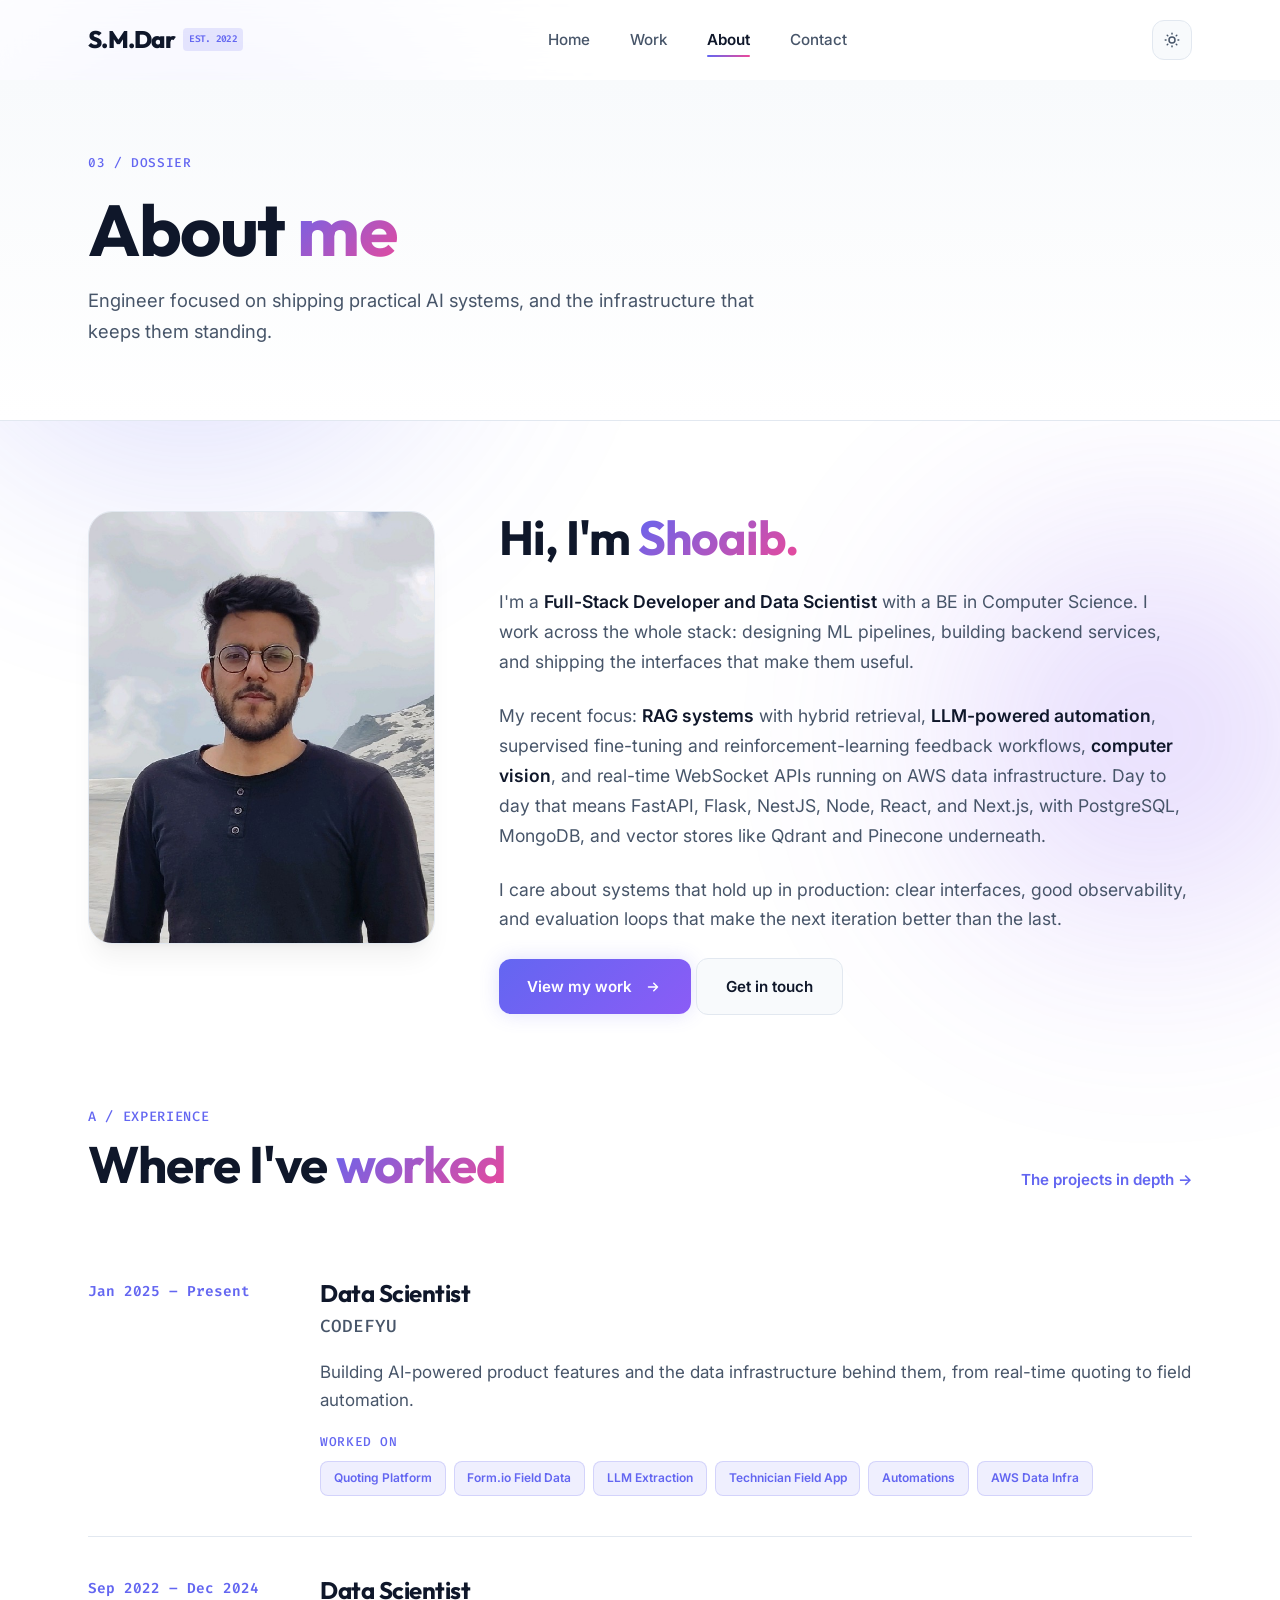
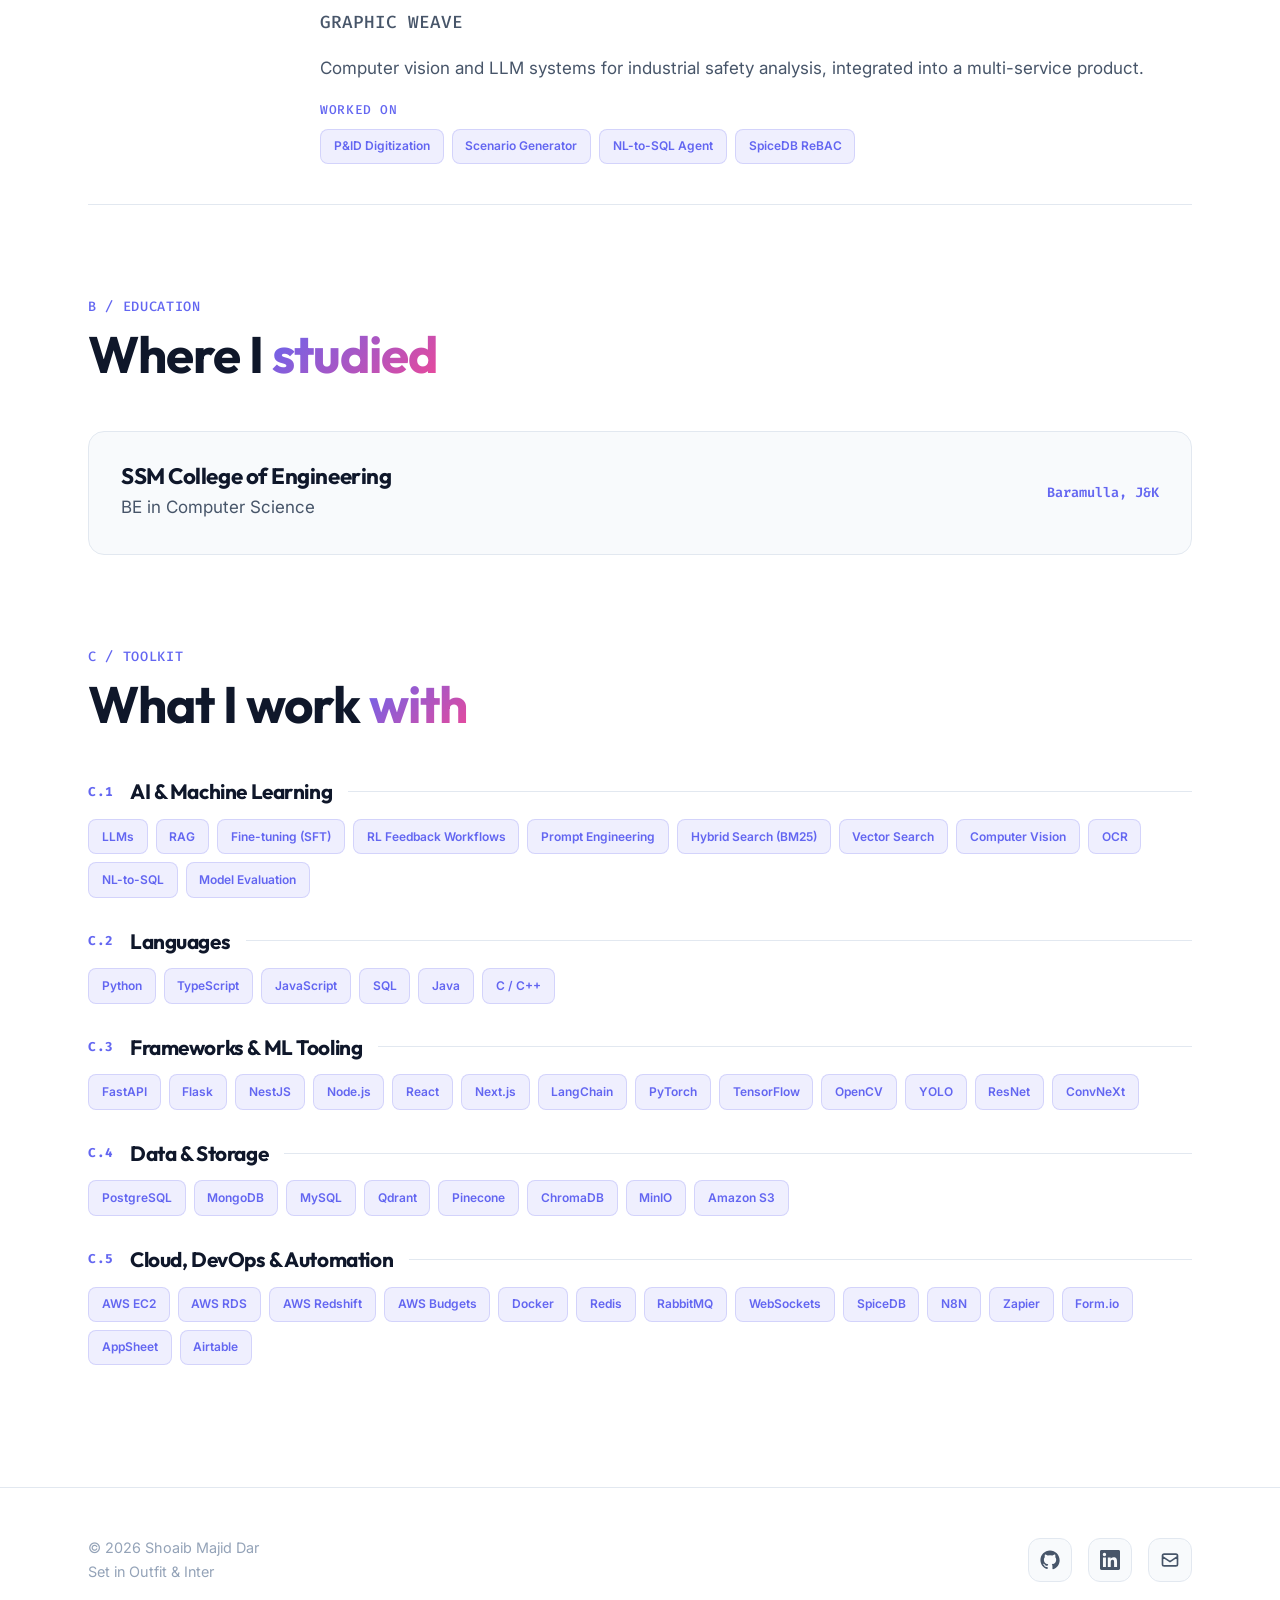
==== commit 56f1a9b7: "style: update footer font credits to Outfit and Inter across all pages" ====
--- a/about.html
+++ b/about.html
@@ -304,7 +304,7 @@
     <!-- Footer -->
     <footer class="footer">
         <div class="container">
-            <p class="footer-colophon">© 2026 Shoaib Majid Dar<br>Set in Fraunces &amp; IBM Plex Mono</p>
+            <p class="footer-colophon">© 2026 Shoaib Majid Dar<br>Set in Outfit &amp; Inter</p>
             <div class="footer-social">
                 <a href="https://github.com/ShoaibMajidDar" target="_blank" rel="noopener" class="icon-link"
                     aria-label="GitHub">
